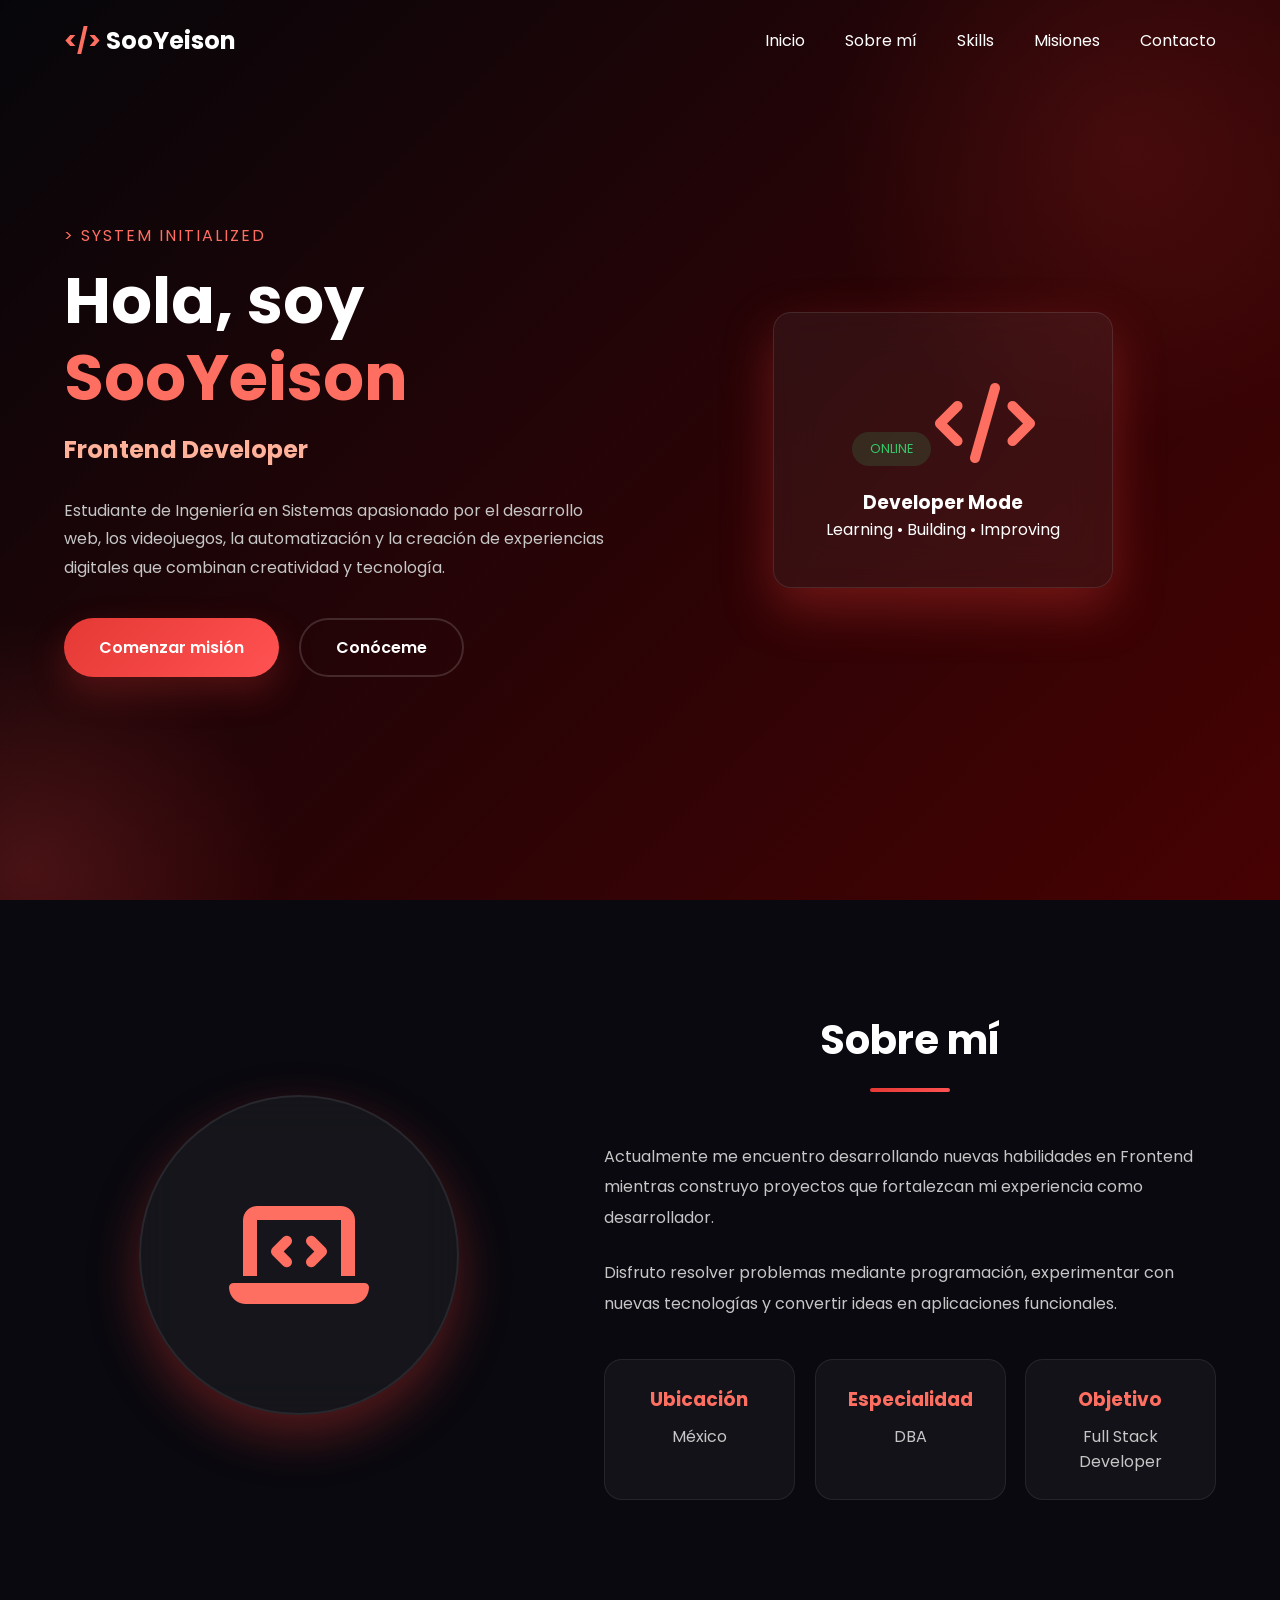
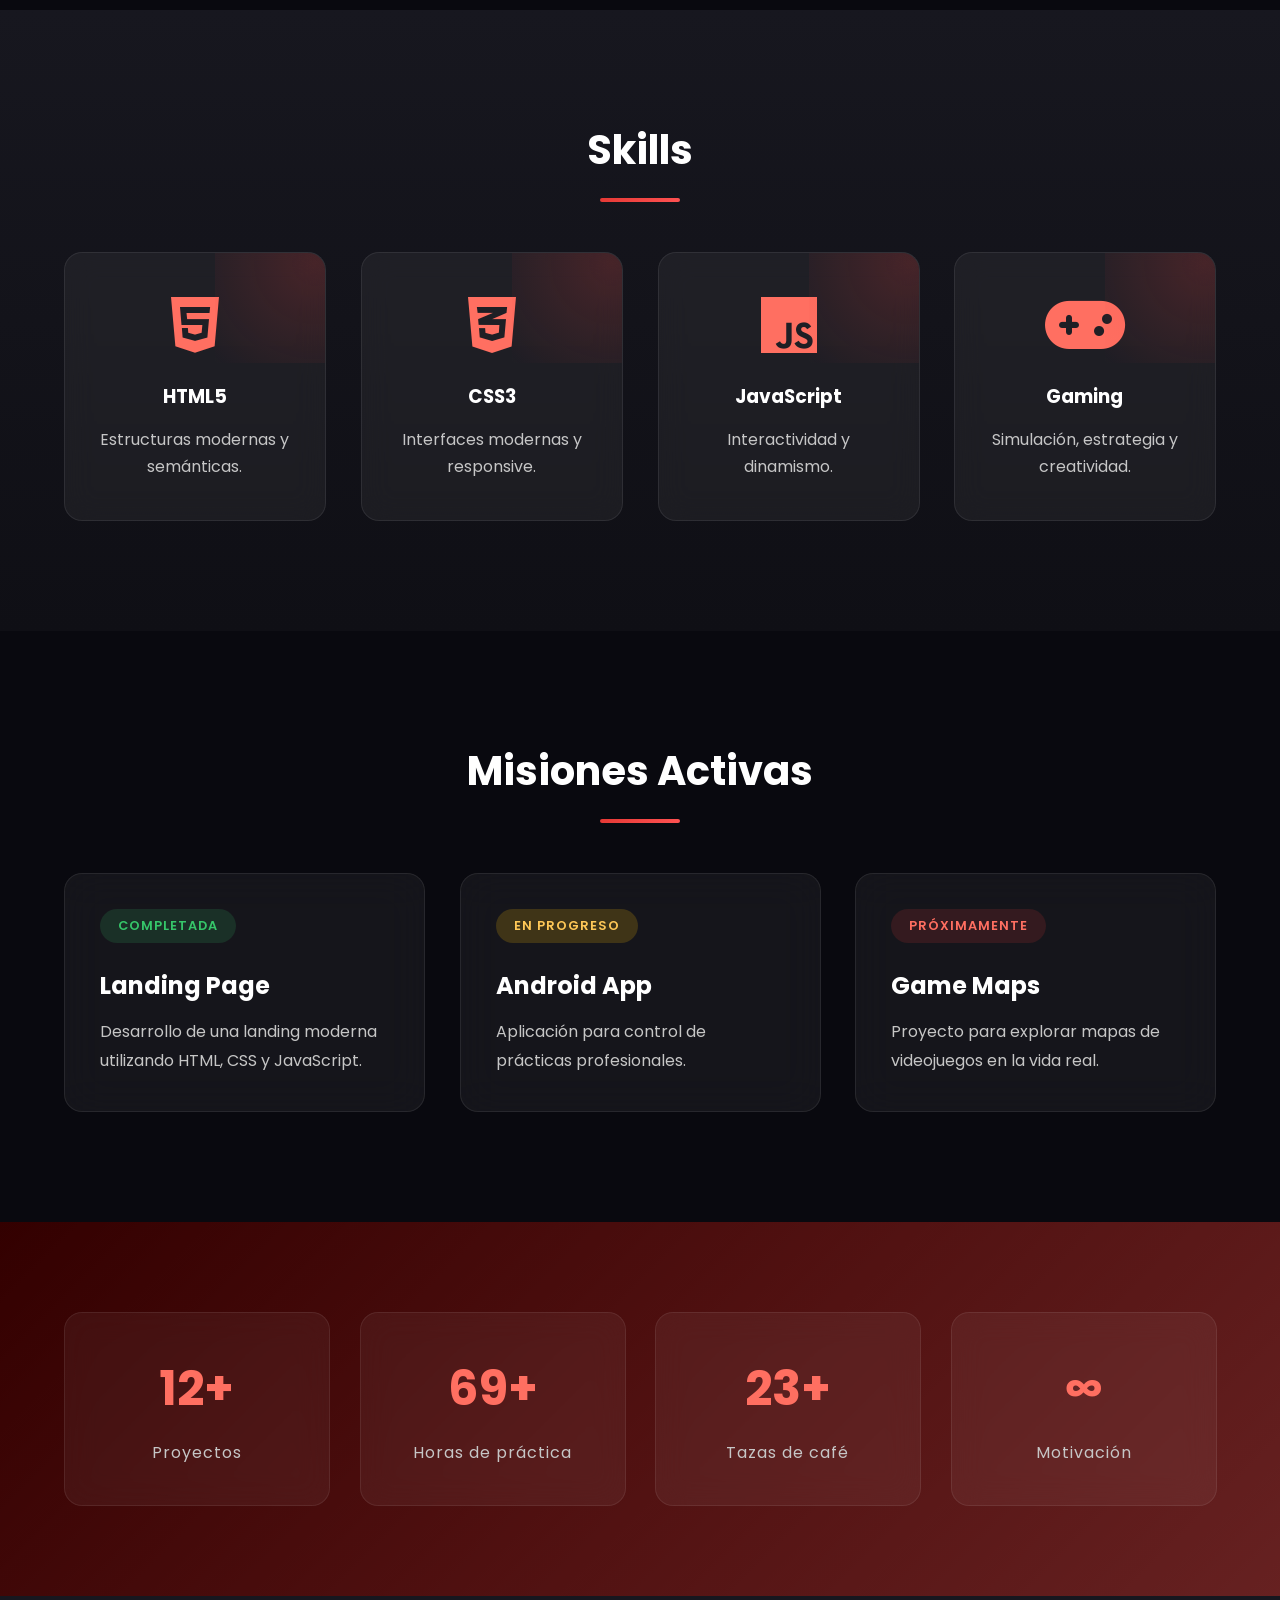
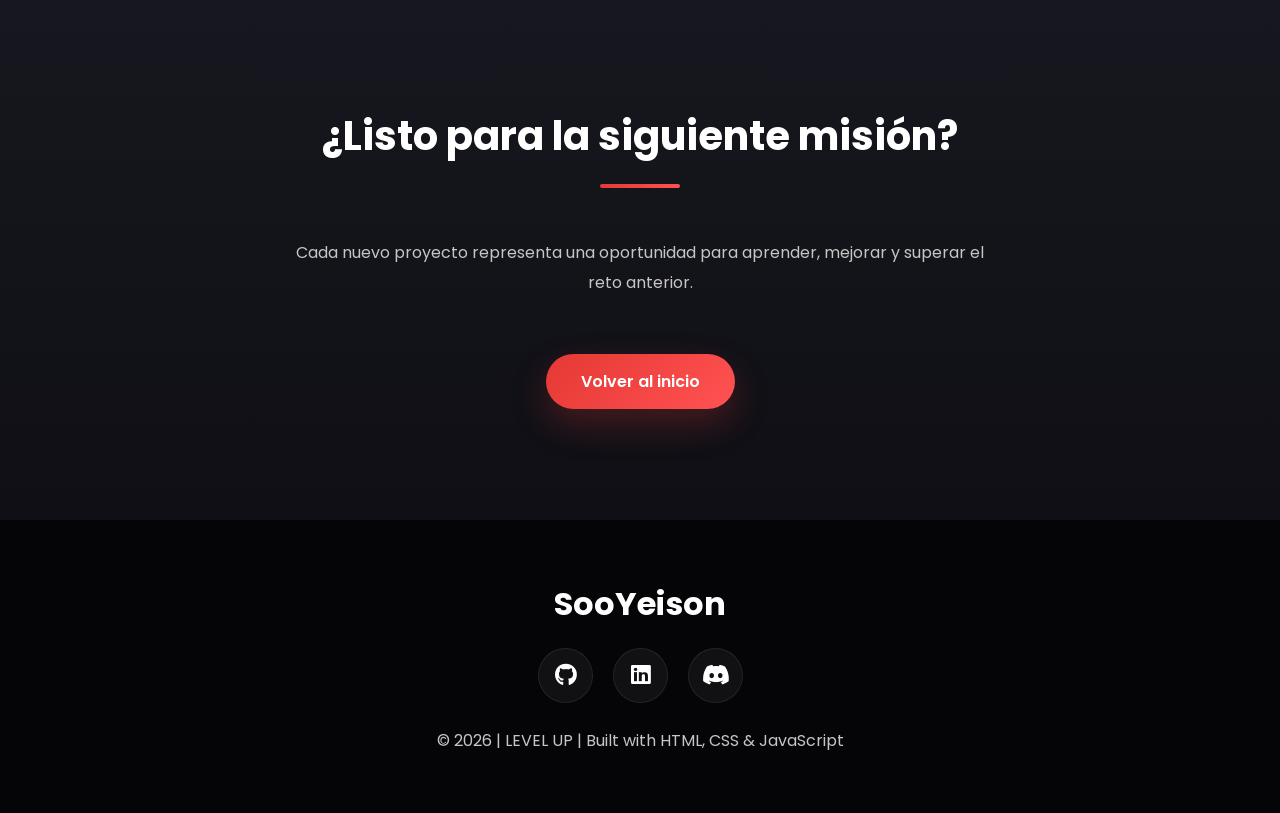
==== index.html @ cfcd6b09 "Primer commit - Landing Page" ====
<!DOCTYPE html>
<html lang="es">

<head>

    <meta charset="UTF-8">
    <meta name="viewport" content="width=device-width, initial-scale=1.0">

    <title>LEVEL UP | SooYeison</title>

    <!-- Google Fonts -->
    <link rel="preconnect" href="https://fonts.googleapis.com">
    <link rel="preconnect" href="https://fonts.gstatic.com" crossorigin>

    <link href="https://fonts.googleapis.com/css2?family=Poppins:wght@300;400;500;600;700;800&display=swap"
        rel="stylesheet">

    <!-- Icons -->
    <link rel="stylesheet"
        href="https://cdnjs.cloudflare.com/ajax/libs/font-awesome/6.7.2/css/all.min.css">

    <!-- CSS -->
    <link rel="stylesheet" href="styles.css">

</head>

<body>

    <!--================ CURSOR GLOW ================-->

    <div class="cursor-glow"></div>

    <!--================ PROGRESS BAR ================-->

    <div class="progress-bar"></div>

    <!--================ HEADER ================-->

    <header class="header" id="header">

        <nav class="nav container">

            <a href="#" class="logo">

                <span>&lt;/&gt;</span> SooYeison

            </a>

            <ul class="nav-menu">

                <li><a href="#hero">Inicio</a></li>
                <li><a href="#about">Sobre mí</a></li>
                <li><a href="#skills">Skills</a></li>
                <li><a href="#missions">Misiones</a></li>
                <li><a href="#contact">Contacto</a></li>

            </ul>

            <div class="hamburger">

                <span></span>
                <span></span>
                <span></span>

            </div>

        </nav>

    </header>

    <!--================ HERO ================-->

    <section class="hero" id="hero">

        <div class="hero-overlay"></div>

        <div class="container hero-container">

            <div class="hero-text reveal">

                <p class="hero-subtitle">

                    > SYSTEM INITIALIZED

                </p>

                <h1>

                    Hola, soy <span>SooYeison</span>

                </h1>

                <h2 id="typing"></h2>

                <p class="hero-description">

                    Estudiante de Ingeniería en Sistemas apasionado por el
                    desarrollo web, los videojuegos, la automatización y la
                    creación de experiencias digitales que combinan creatividad
                    y tecnología.

                </p>

                <div class="hero-buttons">

                    <a href="#missions" class="btn btn-primary">

                        Comenzar misión

                    </a>

                    <a href="#about" class="btn btn-secondary">

                        Conóceme

                    </a>

                </div>

            </div>

            <div class="hero-image reveal">

                <div class="hero-card">

                    <div class="status">

                        ONLINE

                    </div>

                    <i class="fa-solid fa-code"></i>

                    <h3>Developer Mode</h3>

                    <p>Learning • Building • Improving</p>

                </div>

            </div>

        </div>

    </section>

    <!--================ ABOUT ================-->

    <section class="about section" id="about">

        <div class="container about-container">

            <div class="about-image reveal">

                <div class="avatar">

                    <i class="fa-solid fa-laptop-code"></i>

                </div>

            </div>

            <div class="about-content reveal">

                <h2 class="section-title">

                    Sobre mí

                </h2>

                <p>

                    Actualmente me encuentro desarrollando nuevas habilidades
                    en Frontend mientras construyo proyectos que fortalezcan mi
                    experiencia como desarrollador.

                </p>

                <p>

                    Disfruto resolver problemas mediante programación,
                    experimentar con nuevas tecnologías y convertir ideas en
                    aplicaciones funcionales.

                </p>

                <div class="about-info">

                    <div>

                        <h3>Ubicación</h3>

                        <span>México</span>

                    </div>

                    <div>

                        <h3>Especialidad</h3>

                        <span>DBA</span>

                    </div>

                    <div>

                        <h3>Objetivo</h3>

                        <span>Full Stack Developer</span>

                    </div>

                </div>

            </div>

        </div>

    </section>

    <!--================ SKILLS ================-->

    <section class="skills section" id="skills">

        <div class="container">

            <h2 class="section-title reveal">

                Skills

            </h2>

            <div class="skills-grid">

                <article class="skill-card reveal">

                    <i class="fa-brands fa-html5"></i>

                    <h3>HTML5</h3>

                    <p>Estructuras modernas y semánticas.</p>

                </article>

                <article class="skill-card reveal">

                    <i class="fa-brands fa-css3-alt"></i>

                    <h3>CSS3</h3>

                    <p>Interfaces modernas y responsive.</p>

                </article>

                <article class="skill-card reveal">

                    <i class="fa-brands fa-js"></i>

                    <h3>JavaScript</h3>

                    <p>Interactividad y dinamismo.</p>

                </article>

                <article class="skill-card reveal">

                    <i class="fa-solid fa-gamepad"></i>

                    <h3>Gaming</h3>

                    <p>Simulación, estrategia y creatividad.</p>

                </article>

            </div>

        </div>

    </section>

    <!--================ MISSIONS ================-->

    <section class="missions section" id="missions">

        <div class="container">

            <h2 class="section-title reveal">

                Misiones Activas

            </h2>

            <div class="mission-grid">

                <article class="mission-card reveal">

                    <span class="badge complete">

                        COMPLETADA

                    </span>

                    <h3>Landing Page</h3>

                    <p>

                        Desarrollo de una landing moderna utilizando HTML,
                        CSS y JavaScript.

                    </p>

                </article>

                <article class="mission-card reveal">

                    <span class="badge progress">

                        EN PROGRESO

                    </span>

                    <h3>Android App</h3>

                    <p>

                        Aplicación para control de prácticas profesionales.

                    </p>

                </article>

                <article class="mission-card reveal">

                    <span class="badge next">

                        PRÓXIMAMENTE

                    </span>

                    <h3>Game Maps</h3>

                    <p>

                        Proyecto para explorar mapas de videojuegos en la vida real.

                    </p>

                </article>

            </div>

        </div>

    </section>

    <!--================ STATS ================-->

    <section class="stats">

        <div class="container stats-grid">

            <div class="stat reveal">

                <h2 id="projectsCounter">0</h2>

                <p>Proyectos</p>

            </div>

            <div class="stat reveal">

                <h2 id="hoursCounter">0</h2>

                <p>Horas de práctica</p>

            </div>

            <div class="stat reveal">

                <h2 id="coffeeCounter">0</h2>

                <p>Tazas de café</p>

            </div>

            <div class="stat reveal">

                <h2>∞</h2>

                <p>Motivación</p>

            </div>

        </div>

    </section>

    <!--================ CONTACT ================-->

    <section class="contact section" id="contact">

        <div class="container reveal">

            <h2 class="section-title">

                ¿Listo para la siguiente misión?

            </h2>

            <p>

                Cada nuevo proyecto representa una oportunidad para aprender,
                mejorar y superar el reto anterior.

            </p>

            <a href="#hero" class="btn btn-primary">

                Volver al inicio

            </a>

        </div>

    </section>

    <!--================ FOOTER ================-->

    <footer class="footer">

        <div class="container">

            <h2>SooYeison</h2>

            <div class="socials">

                <a href="#"><i class="fa-brands fa-github"></i></a>
                <a href="#"><i class="fa-brands fa-linkedin"></i></a>
                <a href="#"><i class="fa-brands fa-discord"></i></a>

            </div>

            <p>

                © 2026 | LEVEL UP | Built with HTML, CSS & JavaScript

            </p>

        </div>

    </footer>

    <!--================ BACK TO TOP ================-->

    <button id="scrollTop">

        <i class="fa-solid fa-arrow-up"></i>

    </button>

    <!--================ JS ================-->

    <script src="script.js"></script>

</body>

</html>
---- styles.css ----
/*====================================================
=                   VARIABLES                        =
====================================================*/

:root{

    /*======== COLORS ========*/

    --primary:#E53935;
    --primary-dark:#B71C1C;
    --primary-light:#FF6F61;
    --accent:#FFB199;

    --background:#09090F;
    --surface:#17171F;
    --surface-light:#222230;

    --white:#FFFFFF;
    --gray:#C6C6C6;
    --gray-dark:#9C9C9C;

    --success:#36C66A;
    --warning:#FFC857;

    /*======== GRADIENTS ========*/

    --gradient-main:linear-gradient(
        135deg,
        #7F0000,
        #C62828,
        #FF5252
    );

    --gradient-button:linear-gradient(
        135deg,
        #E53935,
        #FF5252
    );

    --gradient-dark:linear-gradient(
        180deg,
        #17171F,
        #0F0F15
    );

    /*======== SHADOWS ========*/

    --shadow-small:
        0 5px 15px rgba(229,57,53,.15);

    --shadow-medium:
        0 15px 35px rgba(229,57,53,.25);

    --shadow-large:
        0 20px 50px rgba(229,57,53,.35);

    /*======== BORDER ========*/

    --radius:18px;

    /*======== TRANSITIONS ========*/

    --transition:.35s ease;

    /*======== HEADER ========*/

    --header-height:80px;

}

/*====================================================
=                     RESET                           =
====================================================*/

*{
    margin:0;
    padding:0;
    box-sizing:border-box;
}

html{

    scroll-behavior:smooth;

}

body{

    font-family:'Poppins',sans-serif;

    background:var(--background);

    color:var(--white);

    overflow-x:hidden;

}

/*====================================================
=                   SCROLLBAR                         =
====================================================*/

::-webkit-scrollbar{

    width:10px;

}

::-webkit-scrollbar-track{

    background:#101015;

}

::-webkit-scrollbar-thumb{

    background:var(--primary);

    border-radius:20px;

}

::-webkit-scrollbar-thumb:hover{

    background:#ff6f61;

}

/*====================================================
=                GLOBAL CLASSES                       =
====================================================*/

.container{

    width:min(1200px,90%);
    margin:auto;

}

.section{

    padding:110px 0;

}

.section-title{

    font-size:2.5rem;

    margin-bottom:50px;

    text-align:center;

    font-weight:700;

}

a{

    color:inherit;

    text-decoration:none;

}

img{

    display:block;

    width:100%;

}

button{

    font-family:inherit;

}

/*====================================================
=               CURSOR GLOW                           =
====================================================*/

.cursor-glow{

    position:fixed;

    width:320px;
    height:320px;

    background:radial-gradient(
        rgba(229,57,53,.25),
        transparent 70%
    );

    pointer-events:none;

    border-radius:50%;

    transform:translate(-50%,-50%);

    z-index:-1;

    transition:.08s linear;

}

/*====================================================
=              PROGRESS BAR                           =
====================================================*/

.progress-bar{

    position:fixed;

    top:0;
    left:0;

    height:4px;

    width:0%;

    background:var(--gradient-button);

    z-index:9999;

}

/*====================================================
=                  HEADER                             =
====================================================*/

.header{

    position:fixed;

    width:100%;

    top:0;

    left:0;

    z-index:999;

    transition:var(--transition);

}

.header.active{

    background:rgba(12,12,18,.80);

    backdrop-filter:blur(14px);

    box-shadow:0 5px 20px rgba(0,0,0,.35);

}

/*====================================================
=                    NAVBAR                           =
====================================================*/

.nav{

    height:var(--header-height);

    display:flex;

    justify-content:space-between;

    align-items:center;

}

.logo{

    font-size:1.5rem;

    font-weight:700;

}

.logo span{

    color:var(--primary-light);

}

.nav-menu{

    display:flex;

    gap:40px;

    list-style:none;

}

.nav-menu a{

    position:relative;

    transition:var(--transition);

}

.nav-menu a:hover{

    color:var(--primary-light);

}

.nav-menu a::after{

    content:"";

    position:absolute;

    left:0;

    bottom:-5px;

    width:0%;

    height:2px;

    background:var(--primary);

    transition:.3s;

}

.nav-menu a:hover::after{

    width:100%;

}

/*====================================================
=               HAMBURGER                             =
====================================================*/

.hamburger{

    display:none;

    cursor:pointer;

}

.hamburger span{

    display:block;

    width:28px;

    height:3px;

    margin:6px;

    background:white;

    transition:.3s;

}

/*====================================================
=                   HERO                              =
====================================================*/

.hero{

    position:relative;

    min-height:100vh;

    display:flex;

    align-items:center;

    overflow:hidden;

    background:linear-gradient(
        -45deg,
        #09090F,
        #2D0A0A,
        #8E0000,
        #09090F
    );

    background-size:400% 400%;

    animation:gradientMove 15s ease infinite;

}

/* Fondo brillante */

.hero::before{

    content:"";

    position:absolute;

    width:600px;

    height:600px;

    background:radial-gradient(
        rgba(229,57,53,.25),
        transparent 70%
    );

    top:-150px;

    right:-150px;

}

.hero-overlay{

    position:absolute;

    inset:0;

    background:rgba(0,0,0,.35);

}

.hero-container{

    display:grid;

    grid-template-columns:1fr 1fr;

    align-items:center;

    gap:60px;

    position:relative;

    z-index:2;

}

.hero-subtitle{

    color:var(--primary-light);

    margin-bottom:15px;

    letter-spacing:2px;

}

.hero h1{

    font-size:4rem;

    line-height:1.2;

    margin-bottom:15px;

}

.hero h1 span{

    color:var(--primary-light);

}

.hero h2{

    color:var(--accent);

    min-height:40px;

    margin-bottom:25px;

}

.hero-description{

    color:var(--gray);

    line-height:1.8;

    max-width:600px;

    margin-bottom:35px;

}

/*====================================================
=                 HERO CARD                           =
====================================================*/

.hero-card{

    width:340px;

    margin:auto;

    padding:45px;

    border-radius:var(--radius);

    background:rgba(255,255,255,.05);

    backdrop-filter:blur(20px);

    border:1px solid rgba(255,255,255,.10);

    text-align:center;

    box-shadow:var(--shadow-large);

    transition:var(--transition);

}

.hero-card:hover{

    transform:translateY(-10px);

}

.hero-card i{

    font-size:5rem;

    color:var(--primary-light);

    margin:25px 0;

}

.status{

    display:inline-block;

    background:rgba(54,198,106,.15);

    color:var(--success);

    padding:8px 18px;

    border-radius:30px;

    font-size:.8rem;

    margin-bottom:15px;

}

/*====================================================
=                  BUTTONS                            =
====================================================*/

.hero-buttons{

    display:flex;

    gap:20px;

    flex-wrap:wrap;

}

.btn{

    display:inline-flex;

    justify-content:center;

    align-items:center;

    padding:15px 35px;

    border-radius:40px;

    font-weight:600;

    transition:var(--transition);

}

.btn-primary{

    background:var(--gradient-button);

    color:white;

    box-shadow:var(--shadow-medium);

}

.btn-primary:hover{

    transform:translateY(-5px);

    box-shadow:var(--shadow-large);

}

.btn-secondary{

    border:2px solid rgba(255,255,255,.15);

}

.btn-secondary:hover{

    background:rgba(255,255,255,.05);

}

/*====================================================
=                 ANIMATIONS                          =
====================================================*/

@keyframes gradientMove{

    0%{

        background-position:0% 50%;

    }

    50%{

        background-position:100% 50%;

    }

    100%{

        background-position:0% 50%;

    }

}

/*====================================================
=                    ABOUT                            =
====================================================*/

.about-container{

    display:grid;
    grid-template-columns:1fr 1.3fr;
    gap:70px;
    align-items:center;

}

.avatar{

    width:320px;
    height:320px;

    margin:auto;

    border-radius:50%;

    background:rgba(255,255,255,.05);

    border:2px solid rgba(255,255,255,.08);

    display:flex;
    justify-content:center;
    align-items:center;

    backdrop-filter:blur(20px);

    box-shadow:var(--shadow-large);

    transition:var(--transition);

}

.avatar:hover{

    transform:scale(1.05) rotate(4deg);

}

.avatar i{

    font-size:7rem;

    color:var(--primary-light);

}

.about-content p{

    color:var(--gray);

    line-height:1.9;

    margin-bottom:25px;

}

.about-info{

    display:grid;

    grid-template-columns:repeat(3,1fr);

    gap:20px;

    margin-top:40px;

}

.about-info div{

    padding:25px;

    background:rgba(255,255,255,.04);

    border-radius:var(--radius);

    border:1px solid rgba(255,255,255,.08);

    transition:var(--transition);

    text-align:center;

}

.about-info div:hover{

    transform:translateY(-8px);

    border-color:rgba(229,57,53,.35);

}

.about-info h3{

    margin-bottom:10px;

    color:var(--primary-light);

}

.about-info span{

    color:var(--gray);

}

/*====================================================
=                    SKILLS                           =
====================================================*/

.skills{

    background:var(--gradient-dark);

}

.skills-grid{

    display:grid;

    grid-template-columns:repeat(auto-fit,minmax(240px,1fr));

    gap:35px;

}

.skill-card{

    position:relative;

    overflow:hidden;

    padding:40px 30px;

    background:rgba(255,255,255,.05);

    border-radius:var(--radius);

    backdrop-filter:blur(15px);

    border:1px solid rgba(255,255,255,.08);

    text-align:center;

    transition:var(--transition);

}

.skill-card::before{

    content:"";

    position:absolute;

    width:200px;
    height:200px;

    background:radial-gradient(
        rgba(229,57,53,.20),
        transparent
    );

    top:-90px;
    right:-90px;

}

.skill-card:hover{

    transform:
        translateY(-12px)
        rotateX(6deg);

    box-shadow:var(--shadow-large);

}

.skill-card i{

    font-size:4rem;

    color:var(--primary-light);

    margin-bottom:25px;

}

.skill-card h3{

    margin-bottom:15px;

}

.skill-card p{

    color:var(--gray);

    line-height:1.7;

}

/*====================================================
=                 MISSIONS                            =
====================================================*/

.missions{

    position:relative;

}

.mission-grid{

    display:grid;

    grid-template-columns:repeat(auto-fit,minmax(300px,1fr));

    gap:35px;

}

.mission-card{

    position:relative;

    overflow:hidden;

    padding:35px;

    border-radius:var(--radius);

    background:rgba(255,255,255,.05);

    backdrop-filter:blur(20px);

    border:1px solid rgba(255,255,255,.08);

    transition:var(--transition);

}

.mission-card:hover{

    transform:translateY(-10px);

    box-shadow:var(--shadow-large);

}

.mission-card h3{

    margin:25px 0 15px;

    font-size:1.5rem;

}

.mission-card p{

    color:var(--gray);

    line-height:1.8;

}

/*====================================================
=                    BADGES                           =
====================================================*/

.badge{

    display:inline-block;

    padding:8px 18px;

    border-radius:30px;

    font-size:.8rem;

    font-weight:600;

    letter-spacing:1px;

}

.complete{

    background:rgba(54,198,106,.15);

    color:var(--success);

}

.progress{

    background:rgba(255,193,7,.18);

    color:var(--warning);

}

.next{

    background:rgba(229,57,53,.15);

    color:var(--primary-light);

}

/*====================================================
=                    STATS                            =
====================================================*/

.stats{

    padding:90px 0;

    background:

        linear-gradient(

            rgba(0,0,0,.60),

            rgba(0,0,0,.60)

        ),

        var(--gradient-main);

}

.stats-grid{

    display:grid;

    grid-template-columns:repeat(4,1fr);

    gap:30px;

}

.stat{

    text-align:center;

    padding:40px;

    background:rgba(255,255,255,.05);

    border-radius:var(--radius);

    border:1px solid rgba(255,255,255,.08);

    backdrop-filter:blur(15px);

    transition:var(--transition);

}

.stat:hover{

    transform:translateY(-10px);

}

.stat h2{

    font-size:3rem;

    color:var(--primary-light);

    margin-bottom:15px;

}

.stat p{

    color:var(--gray);

    letter-spacing:1px;

}

/*====================================================
=              REVEAL ANIMATION                       =
====================================================*/

.reveal{

    opacity:0;

    transform:translateY(60px);

    transition:

        opacity .8s ease,

        transform .8s ease;

}

.reveal.active{

    opacity:1;

    transform:translateY(0);

}

/*====================================================
=                  CONTACT                            =
====================================================*/

.contact{

    position:relative;

    text-align:center;

    background:var(--gradient-dark);

}

.contact p{

    max-width:700px;

    margin:0 auto 40px;

    color:var(--gray);

    line-height:1.9;

}

.contact .btn{

    margin-top:15px;

}

/*====================================================
=                  FOOTER                             =
====================================================*/

.footer{

    background:#050507;

    padding:60px 0;

    text-align:center;

    border-top:1px solid rgba(255,255,255,.05);

}

.footer h2{

    margin-bottom:20px;

    font-size:2rem;

}

.footer p{

    color:var(--gray);

    margin-top:25px;

}

.socials{

    display:flex;

    justify-content:center;

    gap:20px;

    margin-top:20px;

}

.socials a{

    width:55px;

    height:55px;

    border-radius:50%;

    display:flex;

    justify-content:center;

    align-items:center;

    font-size:1.4rem;

    background:rgba(255,255,255,.05);

    border:1px solid rgba(255,255,255,.08);

    transition:var(--transition);

}

.socials a:hover{

    background:var(--gradient-button);

    transform:translateY(-6px);

    box-shadow:var(--shadow-medium);

}

/*====================================================
=                SCROLL TO TOP                        =
====================================================*/

#scrollTop{

    position:fixed;

    bottom:35px;

    right:35px;

    width:55px;

    height:55px;

    border:none;

    border-radius:50%;

    background:var(--gradient-button);

    color:white;

    font-size:1.2rem;

    cursor:pointer;

    box-shadow:var(--shadow-large);

    opacity:0;

    visibility:hidden;

    transition:var(--transition);

    z-index:999;

}

#scrollTop.show{

    opacity:1;

    visibility:visible;

}

#scrollTop:hover{

    transform:translateY(-6px) scale(1.08);

}

/*====================================================
=              FLOATING DECORATIONS                   =
====================================================*/

.hero::after{

    content:"";

    position:absolute;

    width:500px;

    height:500px;

    left:-220px;

    bottom:-220px;

    border-radius:50%;

    background:radial-gradient(

        rgba(255,82,82,.18),

        transparent 70%

    );

}

/*====================================================
=             SMALL HOVER EFFECTS                     =
====================================================*/

.skill-card:hover i,

.mission-card:hover h3{

    color:var(--accent);

}

.logo:hover{

    color:var(--primary-light);

}

.section-title{

    position:relative;

}

.section-title::after{

    content:"";

    display:block;

    width:80px;

    height:4px;

    margin:18px auto 0;

    border-radius:20px;

    background:var(--gradient-button);

}

/*====================================================
=                 RESPONSIVE                          =
====================================================*/

/*-----------------------*/
/*      Laptop           */
/*-----------------------*/

@media(max-width:1100px){

.hero-container{

grid-template-columns:1fr;

text-align:center;

}

.hero-description{

margin:auto auto 35px;

}

.hero-buttons{

justify-content:center;

}

.about-container{

grid-template-columns:1fr;

text-align:center;

}

.avatar{

margin-bottom:30px;

}

.about-info{

grid-template-columns:repeat(3,1fr);

}

.stats-grid{

grid-template-columns:repeat(2,1fr);

}

}

/*-----------------------*/
/*      Tablet           */
/*-----------------------*/

@media(max-width:768px){

:root{

--header-height:70px;

}

.section{

padding:90px 0;

}

.section-title{

font-size:2rem;

}

.hero{

padding-top:100px;

}

.hero h1{

font-size:2.8rem;

}

.hero h2{

font-size:1.3rem;

}

.hero-card{

width:100%;

max-width:340px;

}

.about-info{

grid-template-columns:1fr;

}

.stats-grid{

grid-template-columns:1fr;

}

.skills-grid{

grid-template-columns:1fr;

}

.mission-grid{

grid-template-columns:1fr;

}

/*======== MENU ========*/

.hamburger{

display:block;

z-index:1000;

}

.nav-menu{

position:fixed;

top:0;

right:-100%;

width:280px;

height:100vh;

background:#111117;

display:flex;

flex-direction:column;

justify-content:center;

align-items:center;

gap:40px;

transition:.4s;

box-shadow:-10px 0 25px rgba(0,0,0,.35);

}

.nav-menu.active{

right:0;

}

.nav-menu a{

font-size:1.1rem;

}

}

/*-----------------------*/
/*      Mobile           */
/*-----------------------*/

@media(max-width:480px){

.hero h1{

font-size:2.2rem;

}

.hero-subtitle{

font-size:.8rem;

}

.hero-description{

font-size:.95rem;

}

.btn{

width:100%;

}

.hero-buttons{

flex-direction:column;

}

.avatar{

width:230px;

height:230px;

}

.avatar i{

font-size:5rem;

}

.stat h2{

font-size:2.3rem;

}

.socials{

gap:12px;

}

.socials a{

width:48px;

height:48px;

}

#scrollTop{

bottom:20px;

right:20px;

}

}

/*====================================================
=             NICE TRANSITIONS                        =
====================================================*/

.skill-card,
.mission-card,
.about-info div,
.stat,
.hero-card,
.socials a,
.btn{

will-change:transform;

}

/*====================================================
=          OPTIONAL SELECTION COLOR                   =
====================================================*/

::selection{

background:var(--primary);

color:white;

}

/*====================================================
=                 THE END                             =
====================================================*/
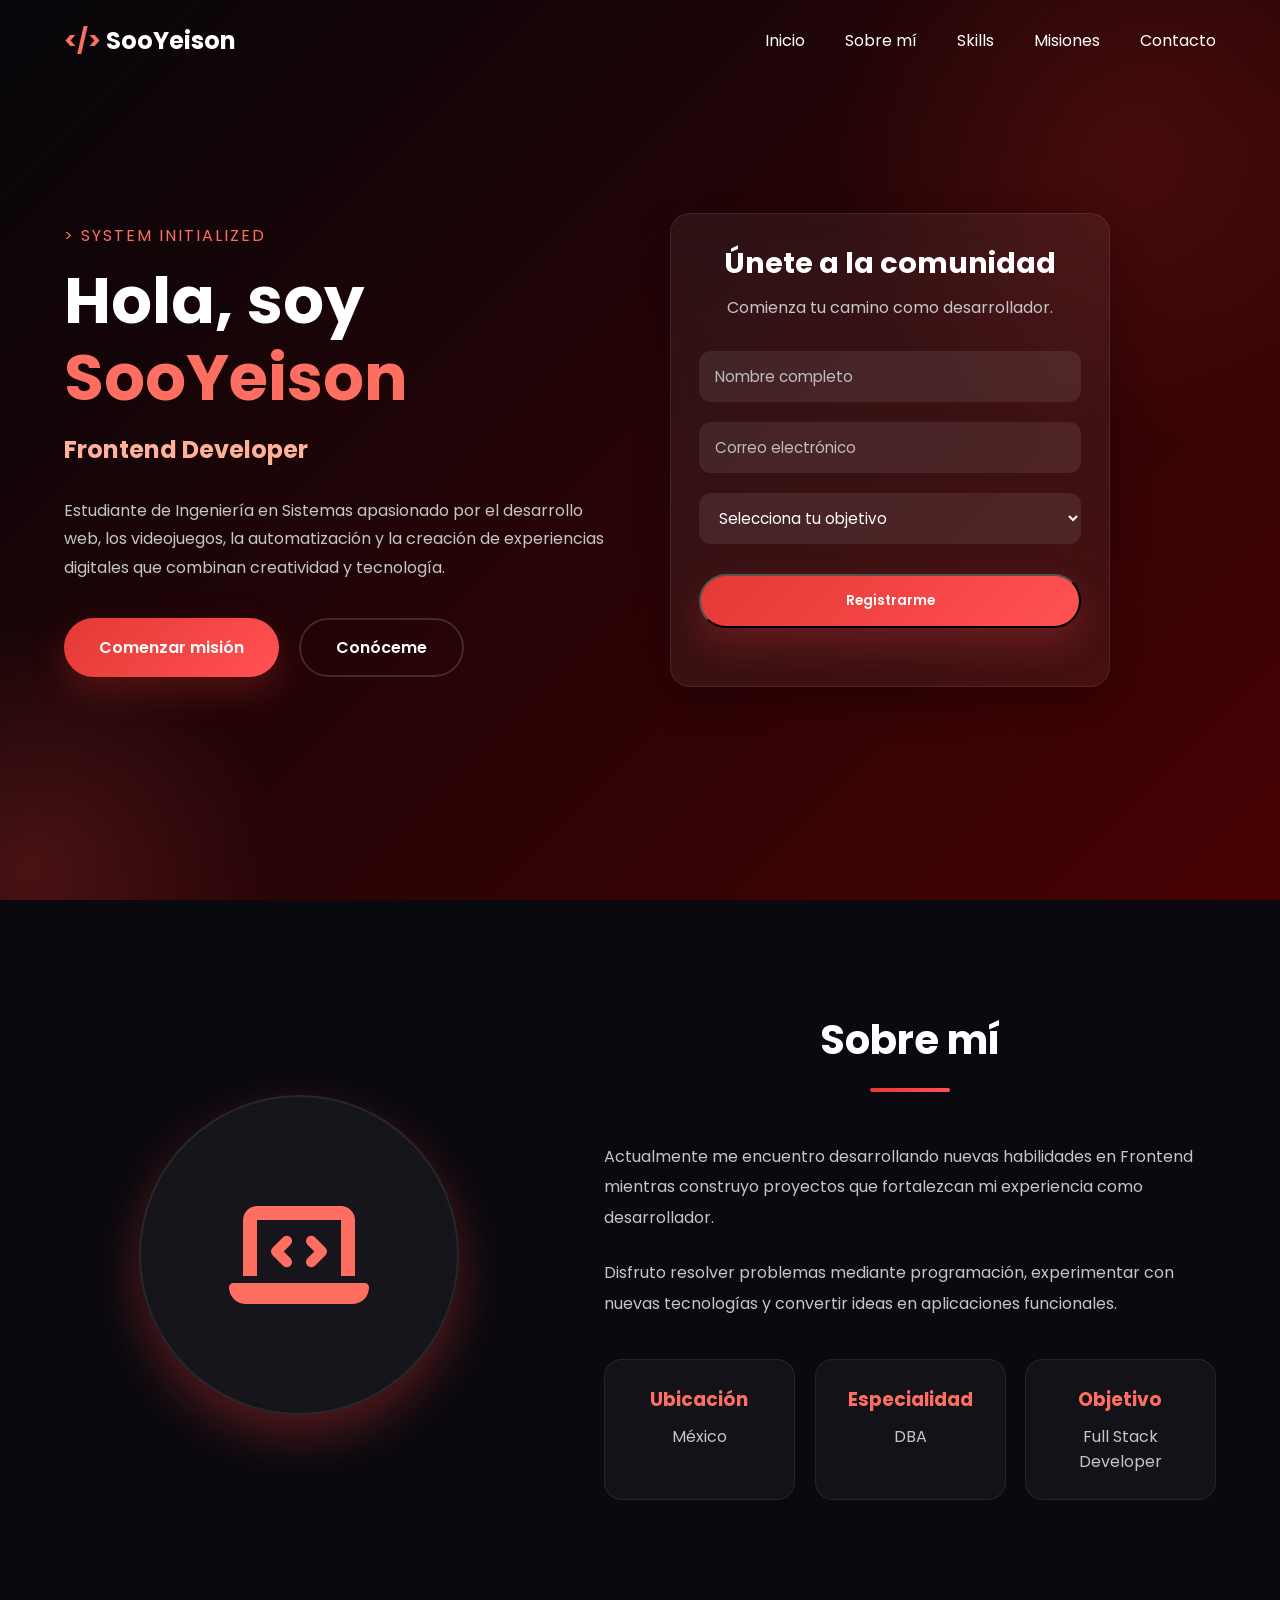
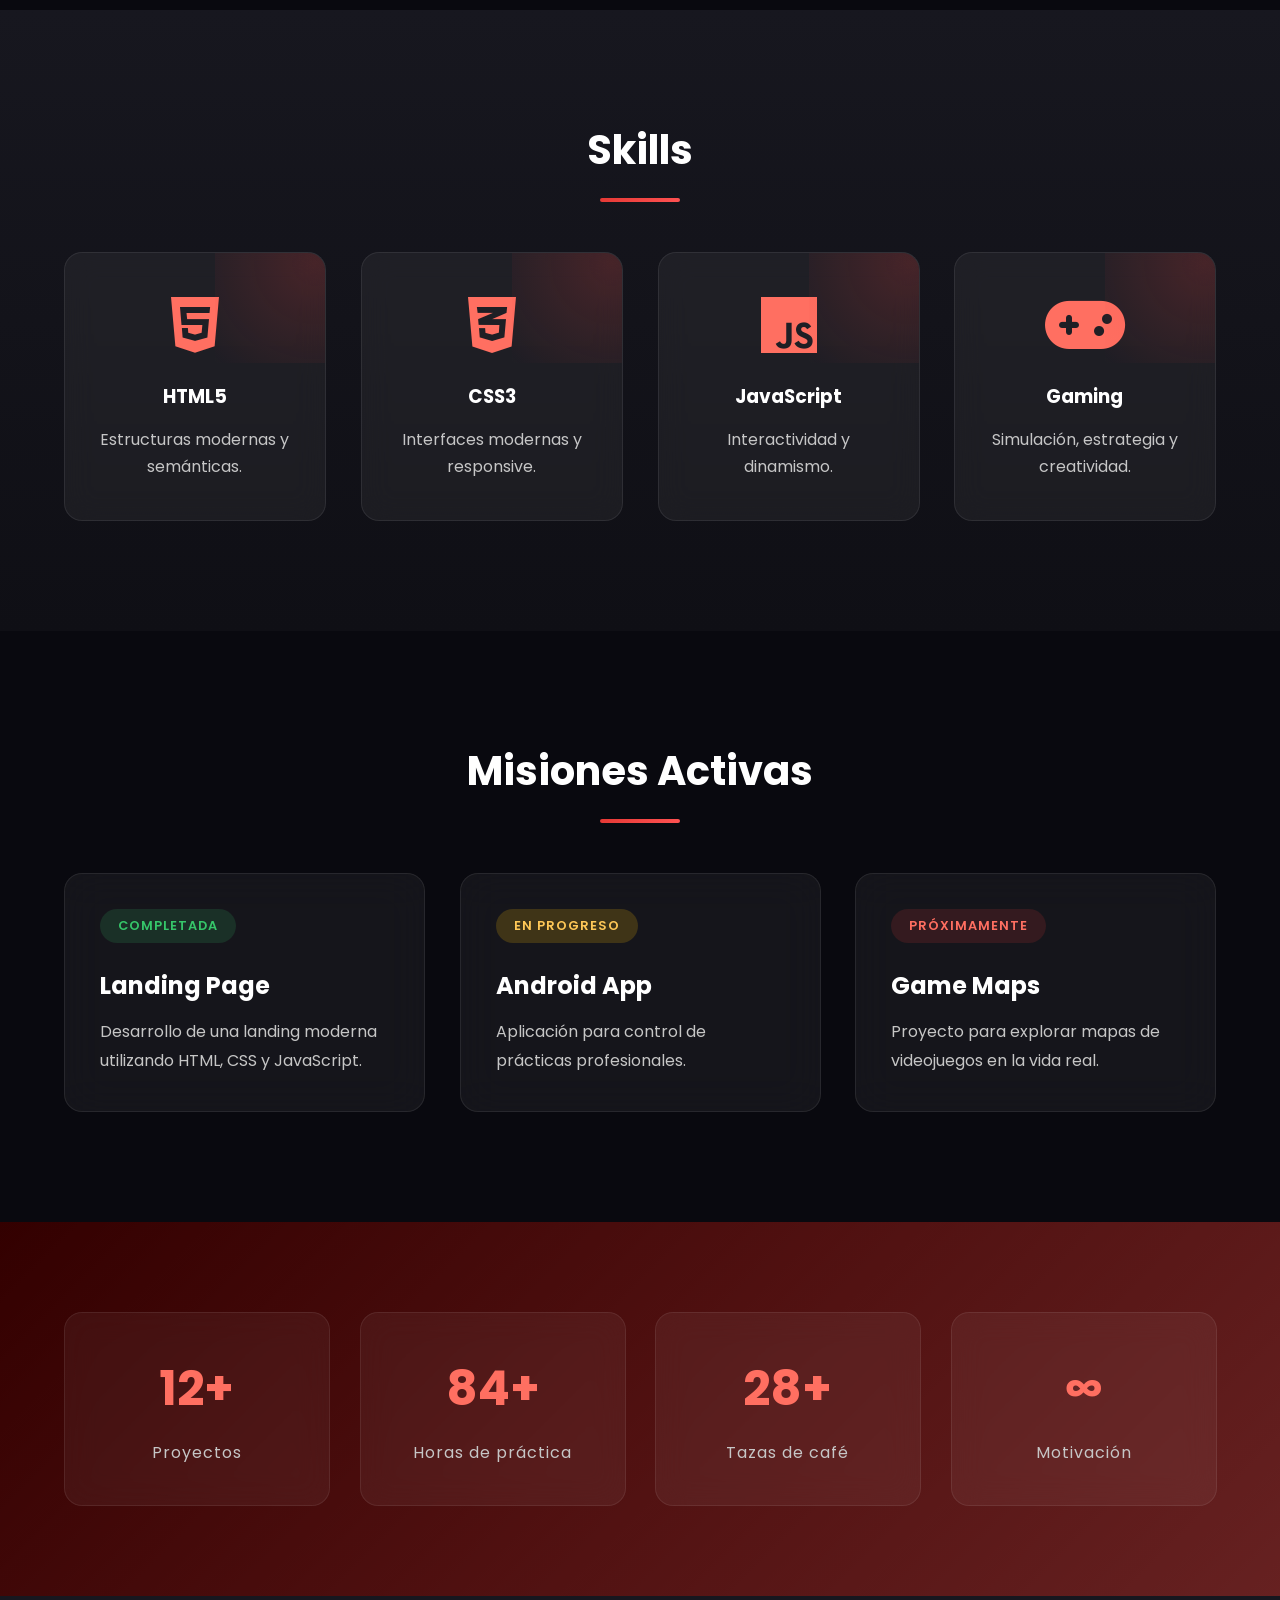
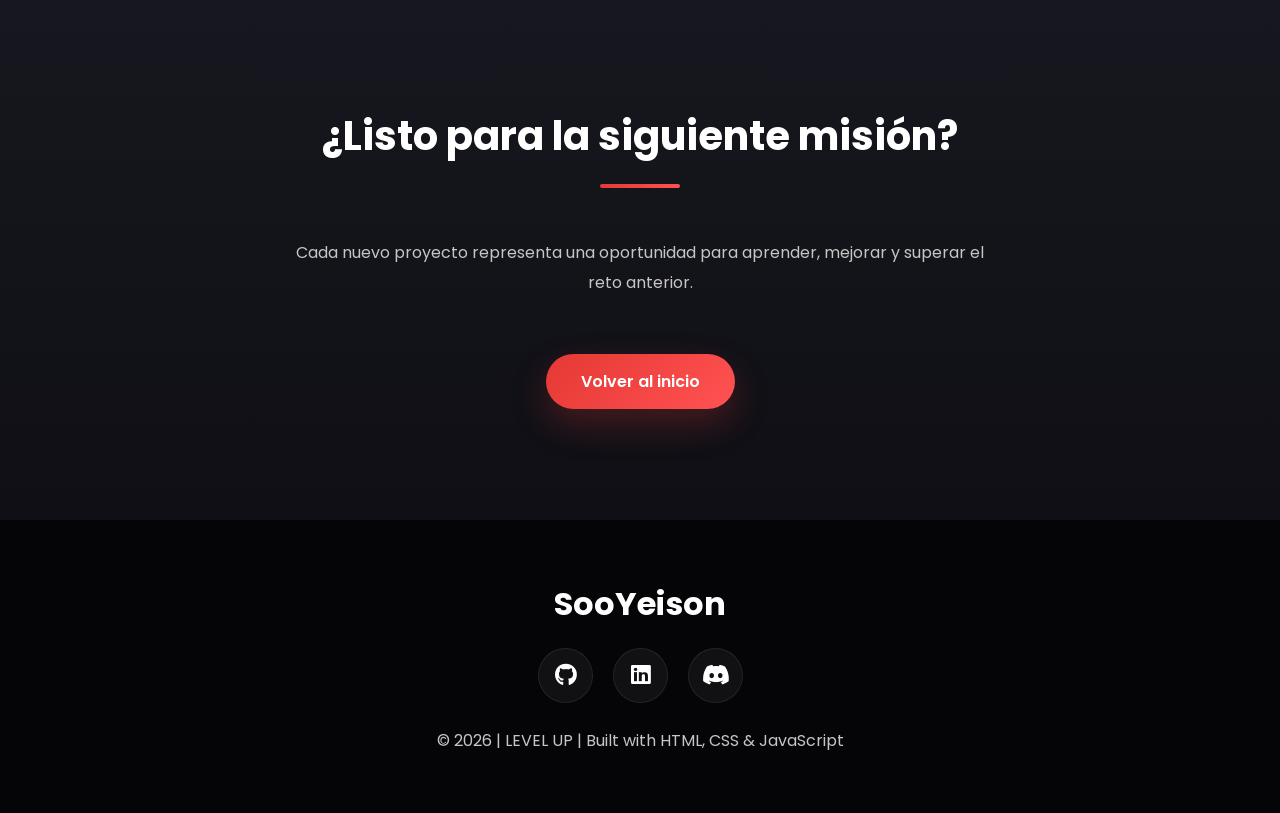
==== commit 5a276682: "Integración de formulario" ====
--- a/index.html
+++ b/index.html
@@ -121,21 +121,57 @@
 
             <div class="hero-image reveal">
 
-                <div class="hero-card">
-
-                    <div class="status">
-
-                        ONLINE
+                <form class="hero-form">
+
+                    <h3>Únete a la comunidad</h3>
+
+                    <p>Comienza tu camino como desarrollador.</p>
+
+                    <div class="input-group">
+
+                        <input
+                            type="text"
+                            placeholder="Nombre completo"
+                            required>
 
                     </div>
 
-                    <i class="fa-solid fa-code"></i>
-
-                    <h3>Developer Mode</h3>
-
-                    <p>Learning • Building • Improving</p>
-
-                </div>
+                    <div class="input-group">
+
+                        <input
+                            type="email"
+                            placeholder="Correo electrónico"
+                            required>
+
+                    </div>
+
+                    <div class="input-group">
+
+                        <select required>
+
+                            <option value="">Selecciona tu objetivo</option>
+
+                            <option>Aprender HTML</option>
+
+                            <option>Aprender CSS</option>
+
+                            <option>Aprender JavaScript</option>
+
+                            <option>Desarrollo Web</option>
+
+                        </select>
+
+                    </div>
+
+                    <button type="submit" class="btn btn-primary">
+
+                        Registrarme
+
+                    </button>
+                    
+                    <p class="form-message"></p>
+
+                </form>
 
             </div>
 
--- a/styles.css
+++ b/styles.css
@@ -492,64 +492,125 @@
 }
 
 /*====================================================
-=                 HERO CARD                           =
-====================================================*/
-
-.hero-card{
-
-    width:340px;
-
-    margin:auto;
-
-    padding:45px;
-
-    border-radius:var(--radius);
-
-    background:rgba(255,255,255,.05);
-
-    backdrop-filter:blur(20px);
-
-    border:1px solid rgba(255,255,255,.10);
+=                  HERO FORM                          =
+====================================================*/
+
+.hero-form{
+
+    width:100%;
+    max-width:440px;
+
+    padding:28px;
+
+    background:rgba(255,255,255,.06);
+
+    backdrop-filter:blur(18px);
+
+    border:1px solid rgba(255,255,255,.08);
+
+    border-radius:20px;
+
+    box-shadow:0 15px 35px rgba(0,0,0,.25);
+
+    transition:.35s;
+
+}
+
+.hero-form:hover{
+
+    transform:translateY(-5px);
+
+}
+
+.hero-form h3{
 
     text-align:center;
 
-    box-shadow:var(--shadow-large);
-
-    transition:var(--transition);
-
-}
-
-.hero-card:hover{
-
-    transform:translateY(-10px);
-
-}
-
-.hero-card i{
-
-    font-size:5rem;
-
-    color:var(--primary-light);
-
-    margin:25px 0;
-
-}
-
-.status{
-
-    display:inline-block;
-
-    background:rgba(54,198,106,.15);
-
-    color:var(--success);
-
-    padding:8px 18px;
-
-    border-radius:30px;
-
-    font-size:.8rem;
-
-    margin-bottom:15px;
+    font-size:1.8rem;
+
+    margin-bottom:10px;
+
+}
+
+.hero-form p{
+
+    text-align:center;
+
+    color:var(--gray);
+
+    margin-bottom:30px;
+
+    line-height:1.6;
+
+}
+
+.input-group{
+
+    display:flex;
+
+    flex-direction:column;
+
+    margin-bottom:20px;
+
+}
+
+.input-group label{
+
+    margin-bottom:8px;
+
+    font-size:.9rem;
+
+    color:var(--gray);
+
+    font-weight:500;
+
+}
+
+.input-group input,
+.input-group select{
+
+    width:100%;
+
+    padding:14px 16px;
+
+    border:none;
+
+    outline:none;
+
+    border-radius:12px;
+
+    background:rgba(255,255,255,.08);
+
+    color:white;
+
+    font-size:.95rem;
+
+    font-family:inherit;
+
+    transition:.3s;
+
+}
+
+.input-group input::placeholder{
+
+    color:#BDBDBD;
+
+}
+
+.input-group input:focus,
+.input-group select:focus{
+
+    border:1px solid var(--primary);
+
+    box-shadow:0 0 15px rgba(229,57,53,.25);
+
+}
+
+.hero-form .btn{
+
+    width:100%;
+
+    margin-top:10px;
 
 }
 
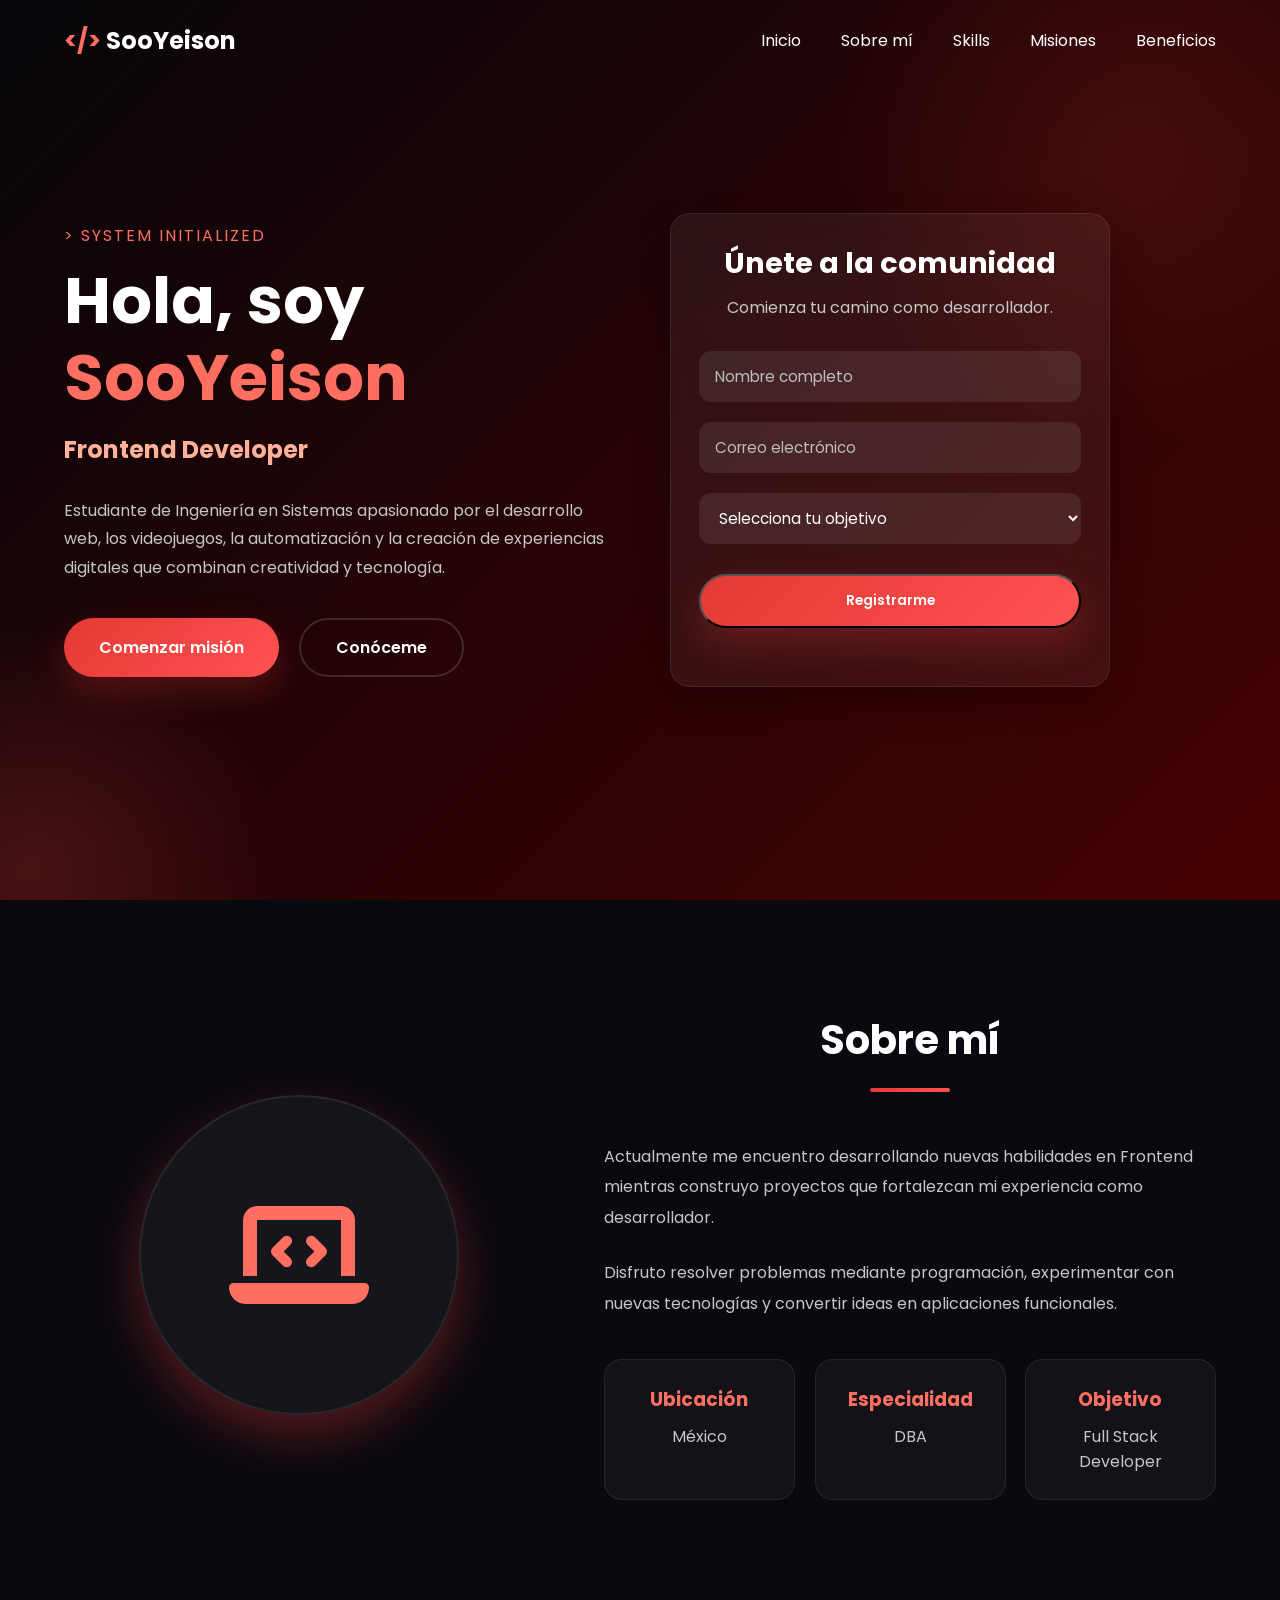
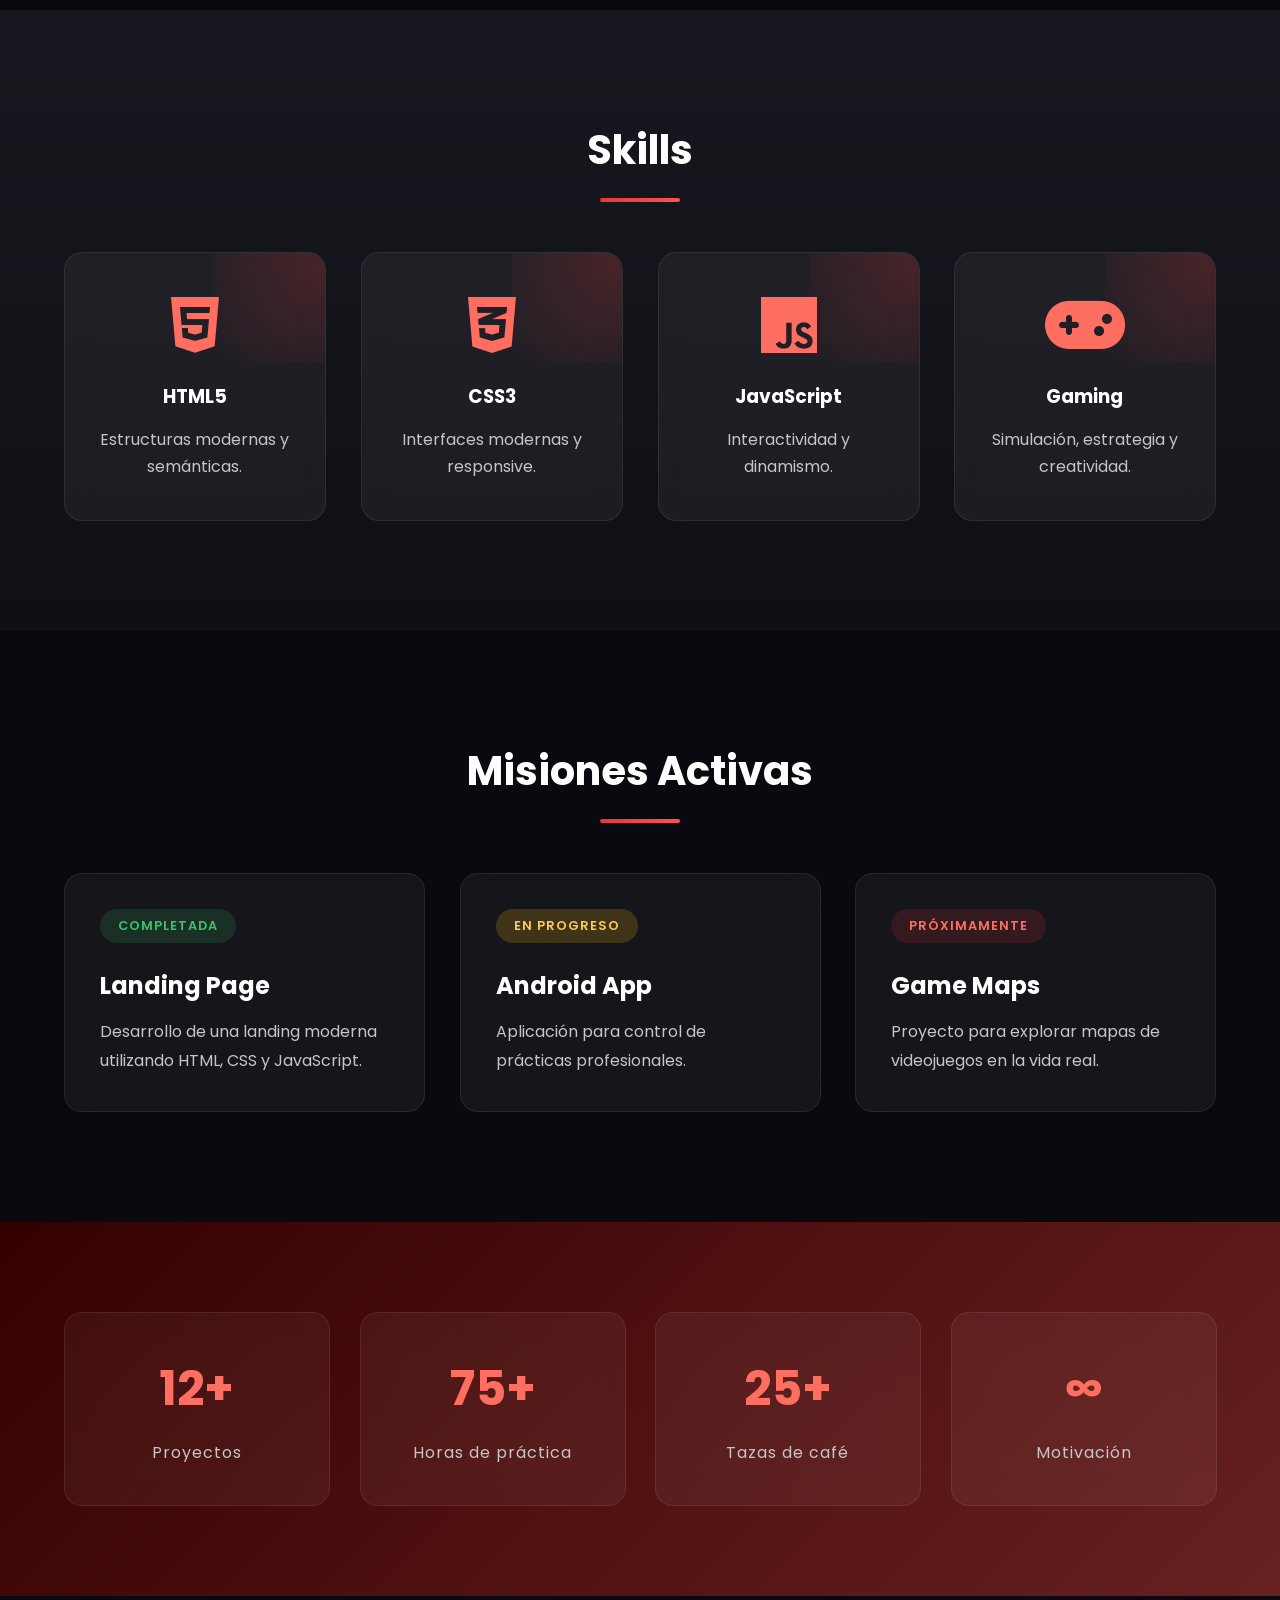
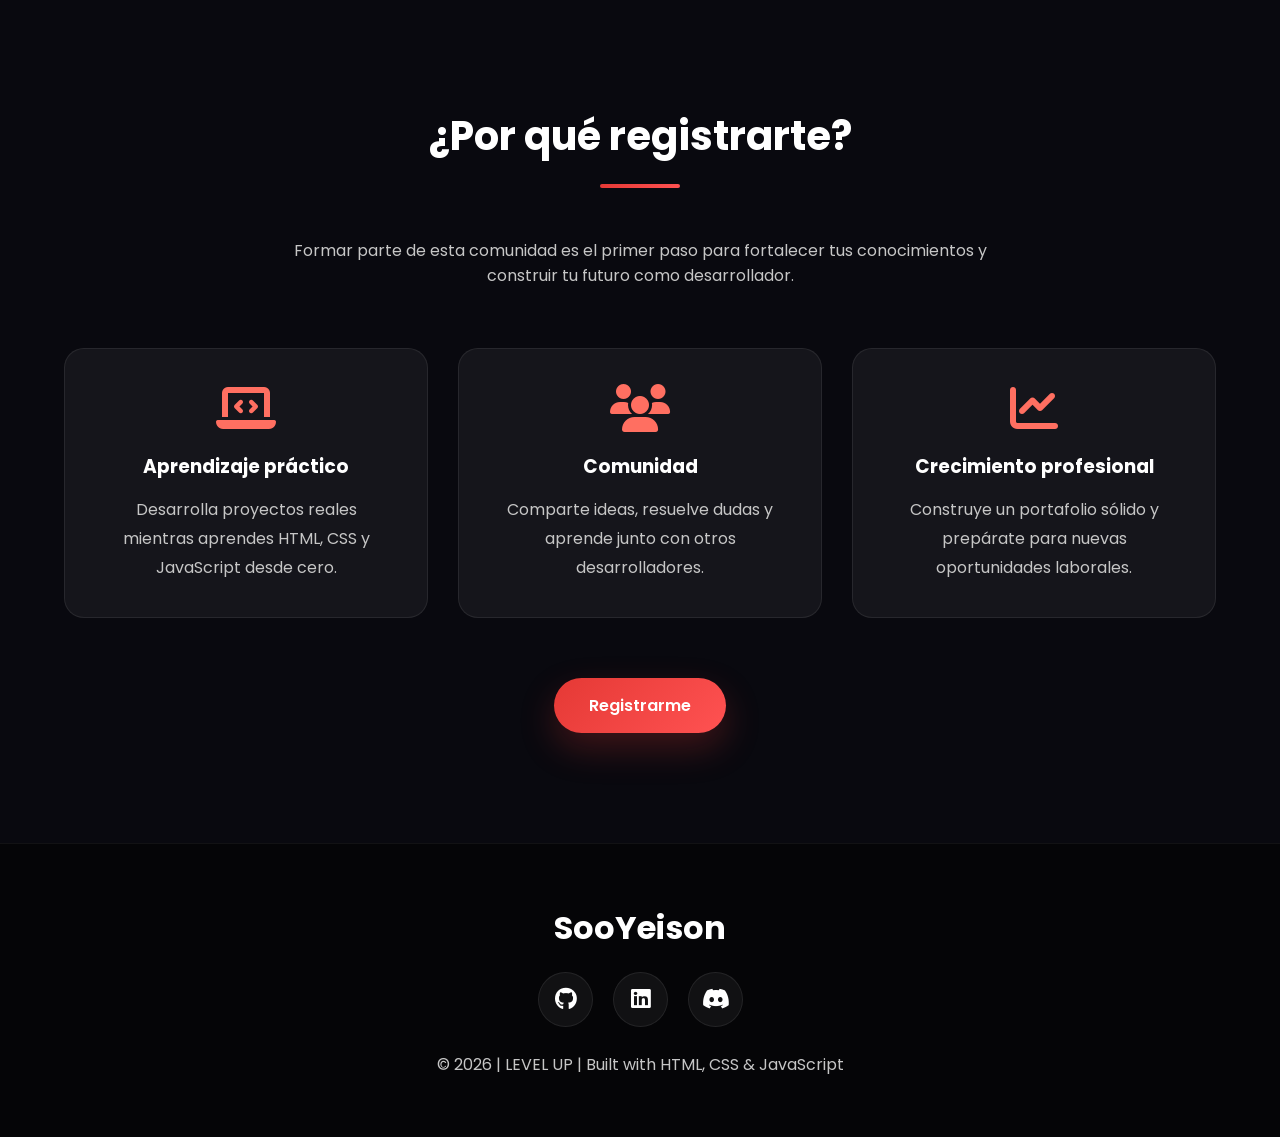
==== commit 7fd1d3cd: "Añade favicon, sección beneficios y menú hamburguesa con animación y responsive" ====
--- a/index.html
+++ b/index.html
@@ -21,6 +21,10 @@
 
     <!-- CSS -->
     <link rel="stylesheet" href="styles.css">
+
+    <!-- Favicon -->
+    <link rel="icon" type="image/webp" href="assets/images/favicon.webp">
+    <link rel="alternate icon" href="assets/images/favicon.ico">
 
 </head>
 
@@ -52,7 +56,7 @@
                 <li><a href="#about">Sobre mí</a></li>
                 <li><a href="#skills">Skills</a></li>
                 <li><a href="#missions">Misiones</a></li>
-                <li><a href="#contact">Contacto</a></li>
+                <li><a href="#beneficios">Beneficios</a></li>
 
             </ul>
 
@@ -430,30 +434,69 @@
 
     </section>
 
-    <!--================ CONTACT ================-->
-
-    <section class="contact section" id="contact">
-
-        <div class="container reveal">
-
-            <h2 class="section-title">
-
-                ¿Listo para la siguiente misión?
-
+    <!--================ BENEFICIOS ================-->
+    
+    <section class="benefits section" id="beneficios">
+
+        <div class="container">
+
+            <h2 class="section-title reveal">
+                ¿Por qué registrarte?
             </h2>
 
-            <p>
-
-                Cada nuevo proyecto representa una oportunidad para aprender,
-                mejorar y superar el reto anterior.
-
+            <p class="section-subtitle reveal">
+                Formar parte de esta comunidad es el primer paso para fortalecer tus conocimientos y construir tu futuro como desarrollador.
             </p>
 
-            <a href="#hero" class="btn btn-primary">
-
-                Volver al inicio
-
-            </a>
+            <div class="benefits-grid">
+
+                <div class="benefit-card reveal">
+
+                    <i class="fa-solid fa-laptop-code"></i>
+
+                    <h3>Aprendizaje práctico</h3>
+
+                    <p>
+                        Desarrolla proyectos reales mientras aprendes HTML, CSS y JavaScript desde cero.
+                    </p>
+
+                </div>
+
+                <div class="benefit-card reveal">
+
+                    <i class="fa-solid fa-users"></i>
+
+                    <h3>Comunidad</h3>
+
+                    <p>
+                        Comparte ideas, resuelve dudas y aprende junto con otros desarrolladores.
+                    </p>
+
+                </div>
+
+                <div class="benefit-card reveal">
+
+                    <i class="fa-solid fa-chart-line"></i>
+
+                    <h3>Crecimiento profesional</h3>
+
+                    <p>
+                        Construye un portafolio sólido y prepárate para nuevas oportunidades laborales.
+                    </p>
+
+                </div>
+
+            </div>
+
+            <div class="benefits-button reveal">
+
+                <a href="#hero" class="btn btn-primary">
+
+                    Registrarme
+
+                </a>
+
+            </div>
 
         </div>
 
--- a/styles.css
+++ b/styles.css
@@ -294,6 +294,8 @@
 
     list-style:none;
 
+    z-index:1000;
+
 }
 
 .nav-menu a{
@@ -344,23 +346,81 @@
 
     display:none;
 
+    width:35px;
+    height:35px;
+
     cursor:pointer;
 
+    z-index:1100;
+
+    position:relative;
+
 }
 
 .hamburger span{
 
-    display:block;
-
-    width:28px;
-
+    position:absolute;
+
+    left:0;
+
+    width:100%;
     height:3px;
 
-    margin:6px;
-
-    background:white;
-
-    transition:.3s;
+    background:#FFFFFF;
+
+    border-radius:20px;
+
+    transition:all .35s ease;
+
+}
+
+.hamburger span:nth-child(1){
+
+    top:6px;
+
+}
+
+.hamburger span:nth-child(2){
+
+    top:16px;
+
+}
+
+.hamburger span:nth-child(3){
+
+    top:26px;
+
+}
+
+/* Animación */
+
+.hamburger.active span:nth-child(1){
+
+    top:16px;
+
+    transform:rotate(45deg);
+
+    background:#FFFFFF;
+
+}
+
+.hamburger.active span:nth-child(2){
+
+    opacity:0;
+
+    transform:scaleX(0);
+
+    background:#FFFFFF;
+
+}
+
+.hamburger.active span:nth-child(3){
+
+    top:16px;
+
+    transform:rotate(-45deg);
+
+    background:#FFFFFF;
 
 }
 
@@ -1489,45 +1549,53 @@
 
 .hamburger{
 
-display:block;
-
-z-index:1000;
+    display:block;
+
+    z-index:1000;
 
 }
 
 .nav-menu{
 
-position:fixed;
-
-top:0;
-
-right:-100%;
-
-width:280px;
-
-height:100vh;
-
-background:#111117;
-
-display:flex;
-
-flex-direction:column;
-
-justify-content:center;
-
-align-items:center;
-
-gap:40px;
-
-transition:.4s;
-
-box-shadow:-10px 0 25px rgba(0,0,0,.35);
+    position:fixed;
+
+    top:0;
+
+    right:-100%;
+
+    width:260px;
+
+    height:100vh;
+
+    background:#111117;
+
+    display:flex;
+
+    flex-direction:column;
+
+    justify-content:center;
+
+    align-items:center;
+
+    gap:40px;
+
+    transition:.4s;
+
+    box-shadow:-10px 0 25px rgba(0,0,0,.35);
+
+    opacity:0;
+
+    visibility:hidden;
 
 }
 
 .nav-menu.active{
 
-right:0;
+    right:0;
+
+    opacity:1;
+
+    visibility:visible;
 
 }
 
@@ -1647,6 +1715,96 @@
 
 }
 
+/*==============================
+=      BENEFITS SECTION        =
+==============================*/
+
+.benefits{
+
+    background:var(--background);
+
+}
+
+.section-subtitle{
+
+    text-align:center;
+
+    max-width:700px;
+
+    margin:0 auto 60px;
+
+    color:var(--gray);
+
+}
+
+.benefits-grid{
+
+    display:grid;
+
+    grid-template-columns:repeat(auto-fit,minmax(260px,1fr));
+
+    gap:30px;
+
+}
+
+.benefit-card{
+
+    padding:35px;
+
+    text-align:center;
+
+    border-radius:20px;
+
+    background:rgba(255,255,255,.05);
+
+    border:1px solid rgba(255,255,255,.08);
+
+    transition:.35s;
+
+}
+
+.benefit-card:hover{
+
+    transform:translateY(-8px);
+
+    box-shadow:var(--shadow-medium);
+
+}
+
+.benefit-card i{
+
+    font-size:3rem;
+
+    color:var(--primary-light);
+
+    margin-bottom:20px;
+
+}
+
+.benefit-card h3{
+
+    margin-bottom:15px;
+
+}
+
+.benefit-card p{
+
+    color:var(--gray);
+
+    line-height:1.8;
+
+}
+
+.benefits-button{
+
+    margin-top:60px;
+
+    display:flex;
+
+    justify-content:center;
+
+}
+
 /*====================================================
 =                 THE END                             =
 ====================================================*/
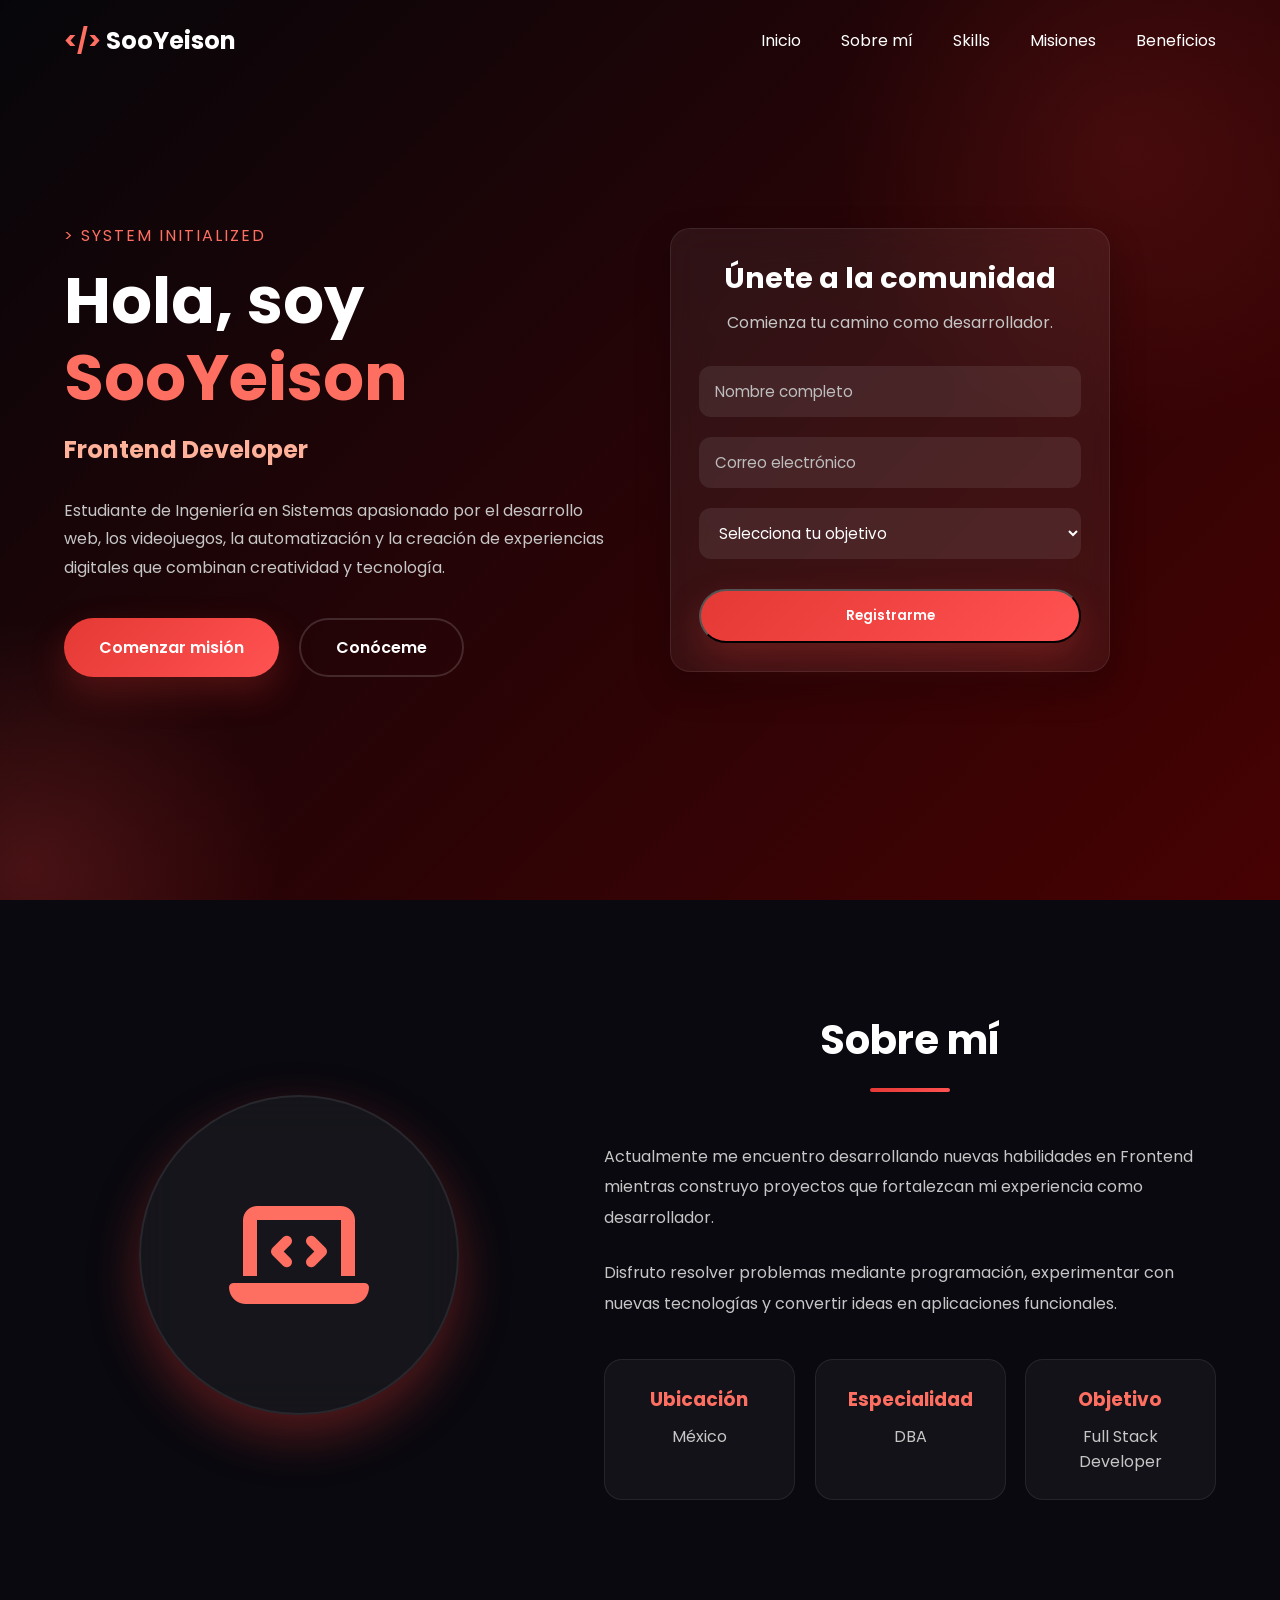
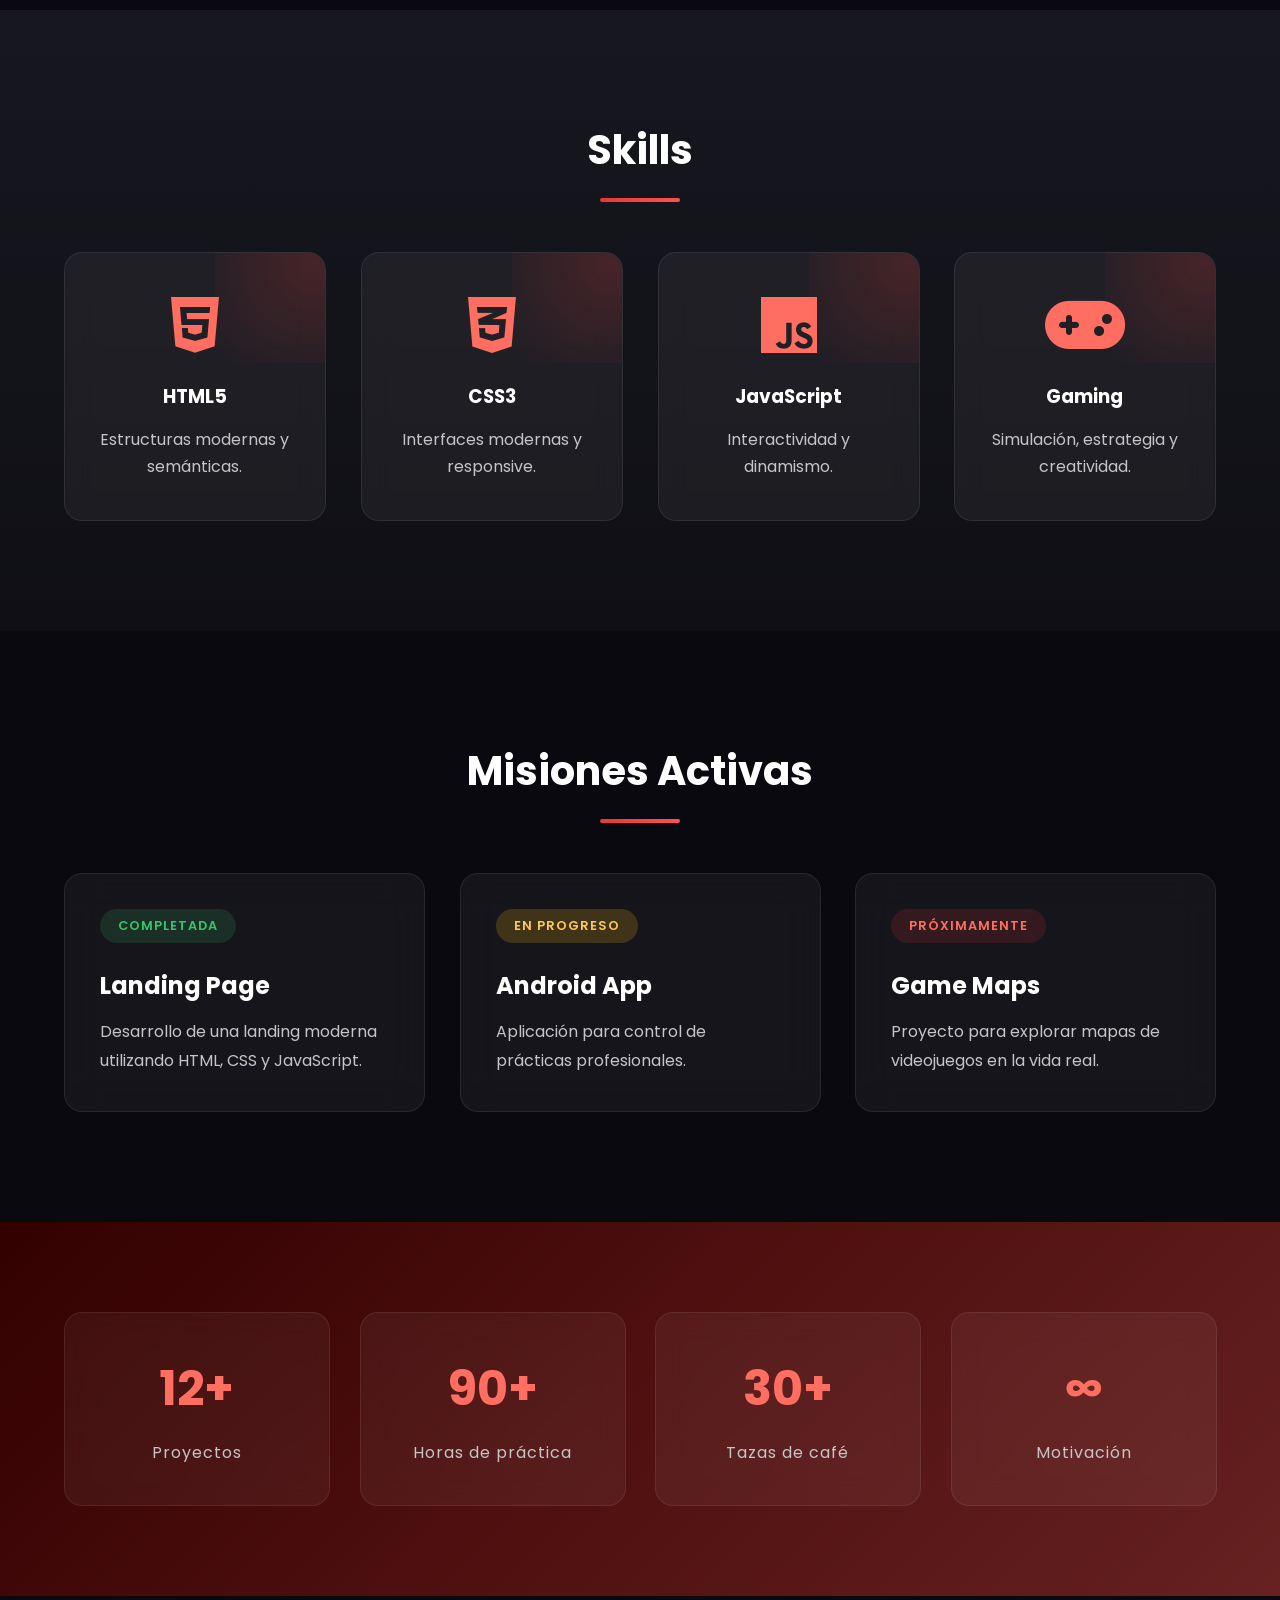
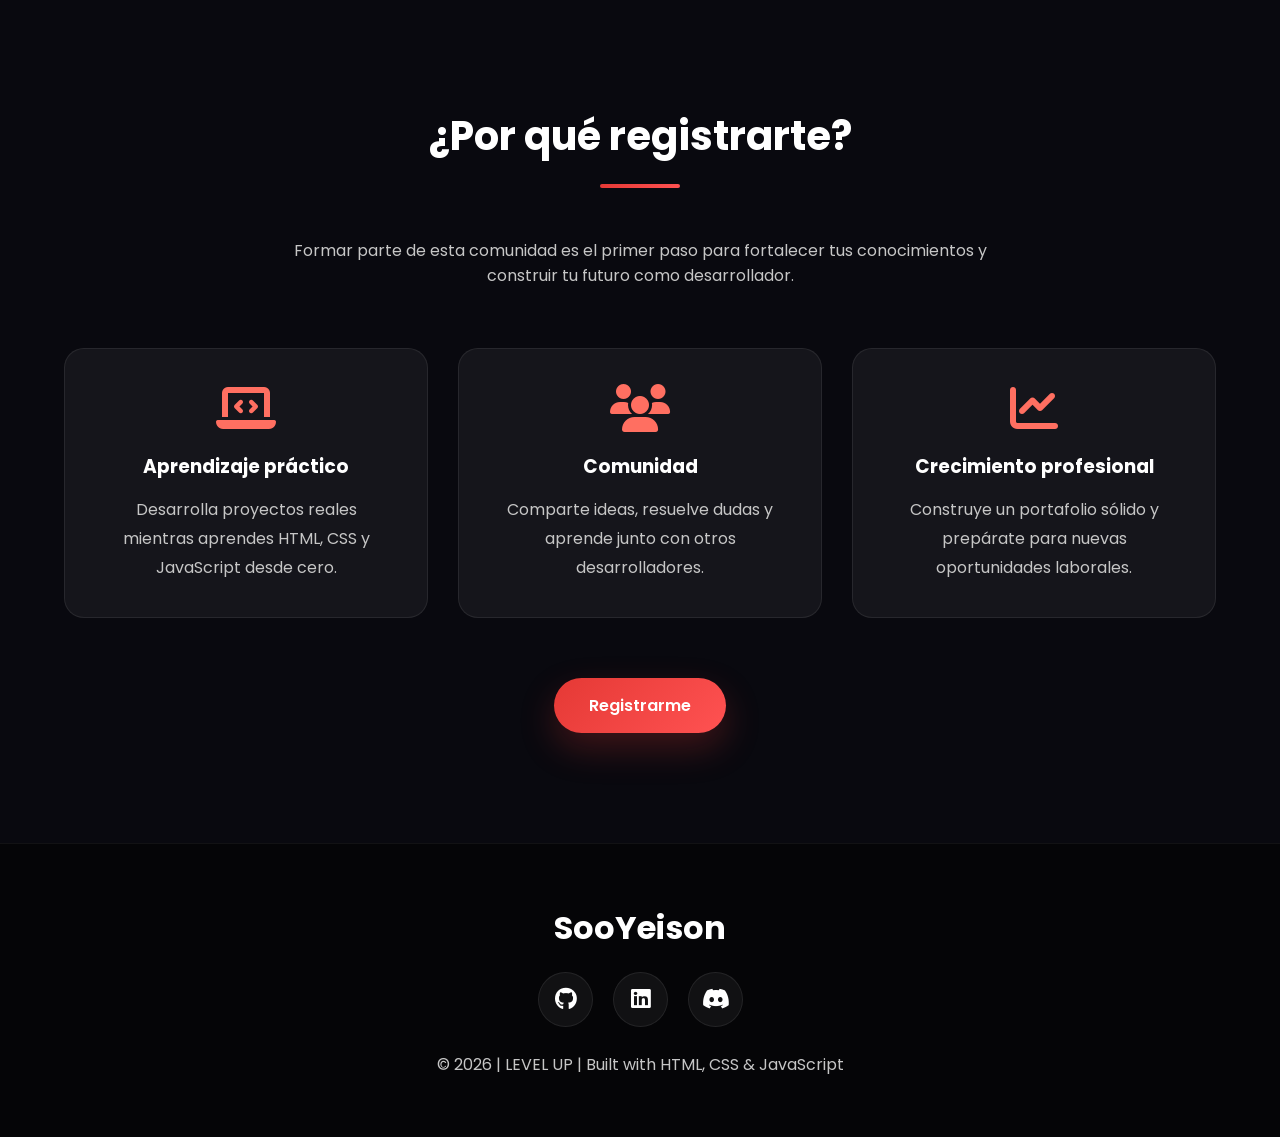
==== commit d6c758f0: "Añade persistencia de formulario con PHP, MySQL y página de agradecimiento" ====
--- a/index.html
+++ b/index.html
@@ -125,7 +125,7 @@
 
             <div class="hero-image reveal">
 
-                <form class="hero-form">
+                <form class="hero-form" action="database/guardar.php" method="POST">
 
                     <h3>Únete a la comunidad</h3>
 
@@ -135,6 +135,7 @@
 
                         <input
                             type="text"
+                            name="nombre"
                             placeholder="Nombre completo"
                             required>
 
@@ -144,6 +145,7 @@
 
                         <input
                             type="email"
+                            name="correo"
                             placeholder="Correo electrónico"
                             required>
 
@@ -151,7 +153,7 @@
 
                     <div class="input-group">
 
-                        <select required>
+                        <select name="objetivo" required>
 
                             <option value="">Selecciona tu objetivo</option>
 
@@ -172,8 +174,6 @@
                         Registrarme
 
                     </button>
-                    
-                    <p class="form-message"></p>
 
                 </form>
 
--- a/styles.css
+++ b/styles.css
@@ -1806,5 +1806,115 @@
 }
 
 /*====================================================
+=               GRACIAS.HTML                          =
+====================================================*/
+
+.thanks-page{
+
+    min-height:100vh;
+
+    display:flex;
+
+    justify-content:center;
+
+    align-items:center;
+
+    text-align:center;
+
+}
+
+.thanks-container{
+
+    max-width:700px;
+
+    width:100%;
+
+    margin:0 auto;
+
+    display:flex;
+
+    flex-direction:column;
+
+    align-items:center;
+
+    justify-content:center;
+
+    text-align:center;
+
+}
+
+.thanks-container h1{
+
+    font-size:4rem;
+
+    margin-bottom:25px;
+
+}
+
+.thanks-container p{
+
+    font-size:1.2rem;
+
+    color:var(--text-secondary);
+
+    line-height:1.8;
+
+    margin-bottom:45px;
+
+    max-width:600px;
+
+    text-align:center;
+
+}
+
+.thanks-container .btn{
+
+    width:230px;
+
+    display:flex;
+
+    justify-content:center;
+
+    align-items:center;
+
+    margin-top:10px;
+
+}
+
+/*====================================================
+=          BOTÓN GRACIAS.HTML                         =
+====================================================*/
+
+.thanks-container{
+
+    display:flex;
+
+    flex-direction:column;
+
+    align-items:center;
+
+    justify-content:center;
+
+    text-align:center;
+
+}
+
+.thanks-container a.btn{
+
+    width:230px;
+
+    margin-top:30px;
+
+    display:flex;
+
+    justify-content:center;
+
+    align-items:center;
+
+    align-self:center;
+
+}
+
+/*====================================================
 =                 THE END                             =
 ====================================================*/
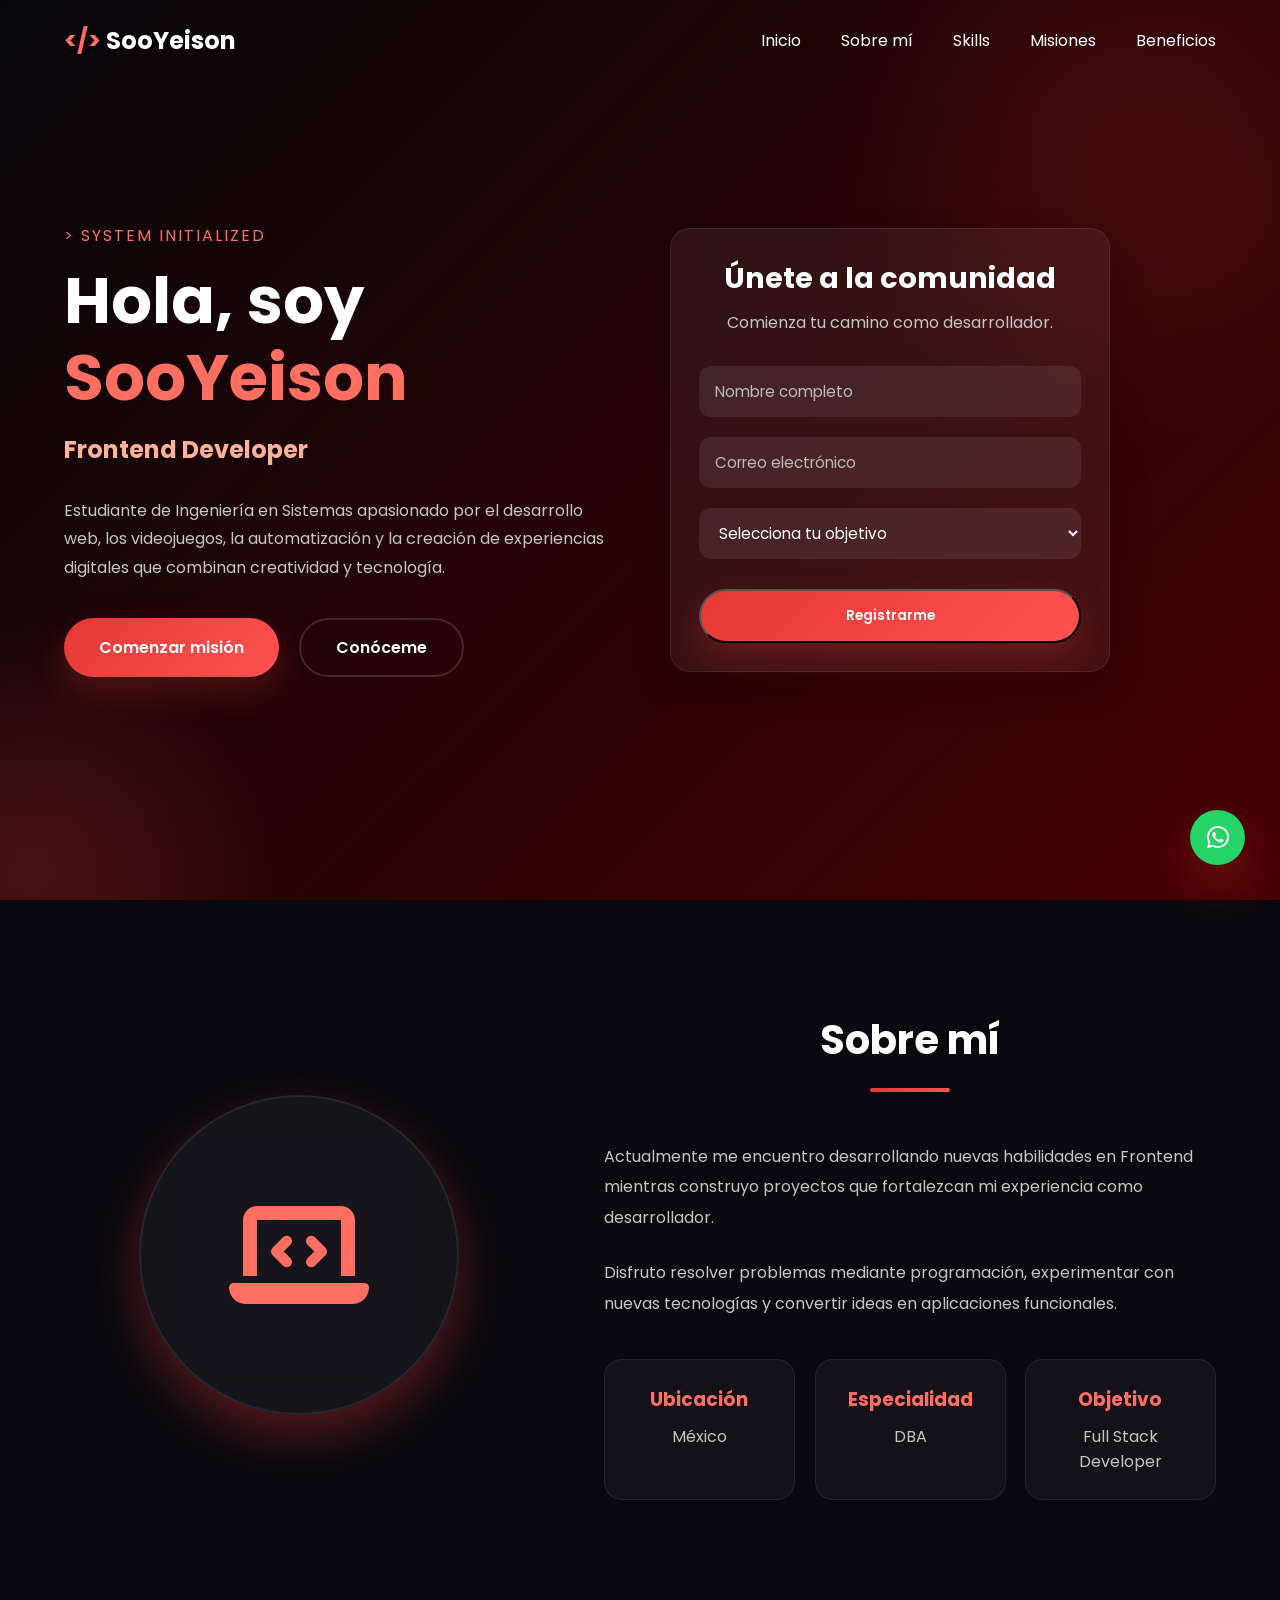
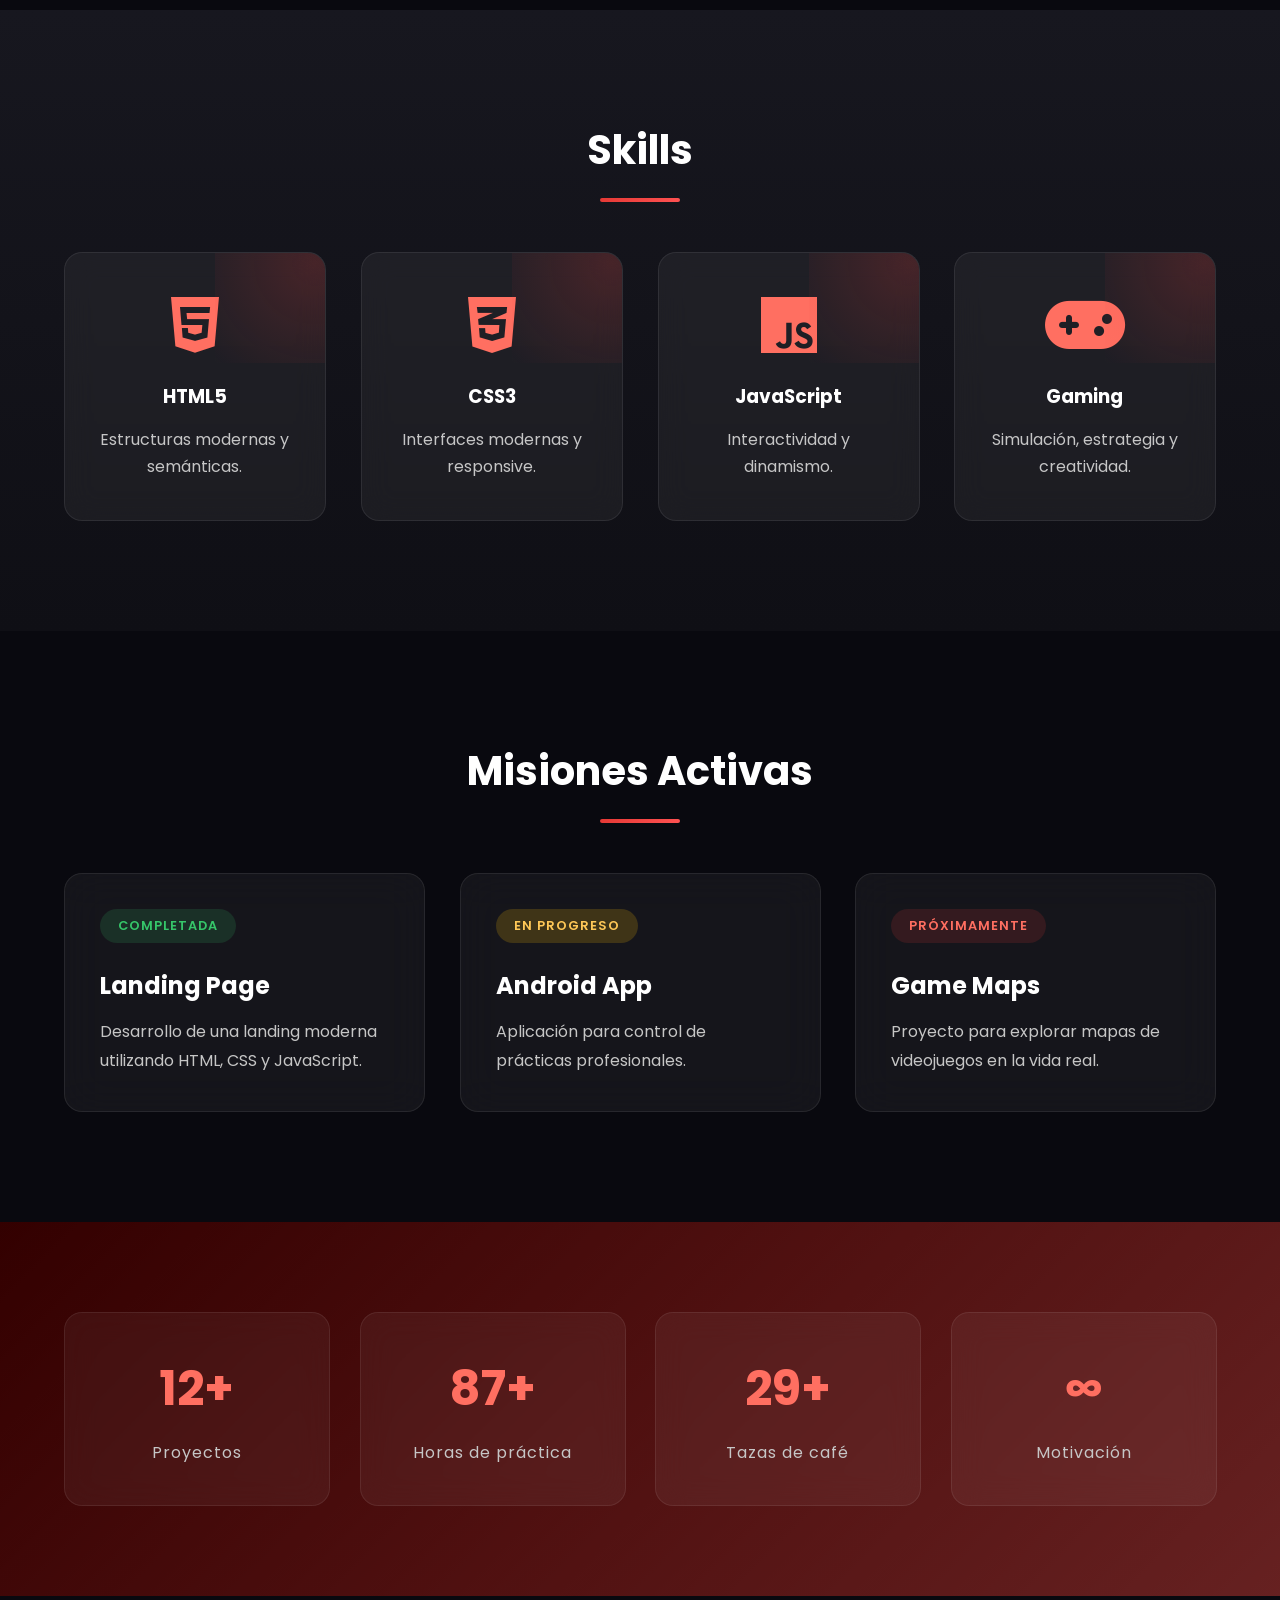
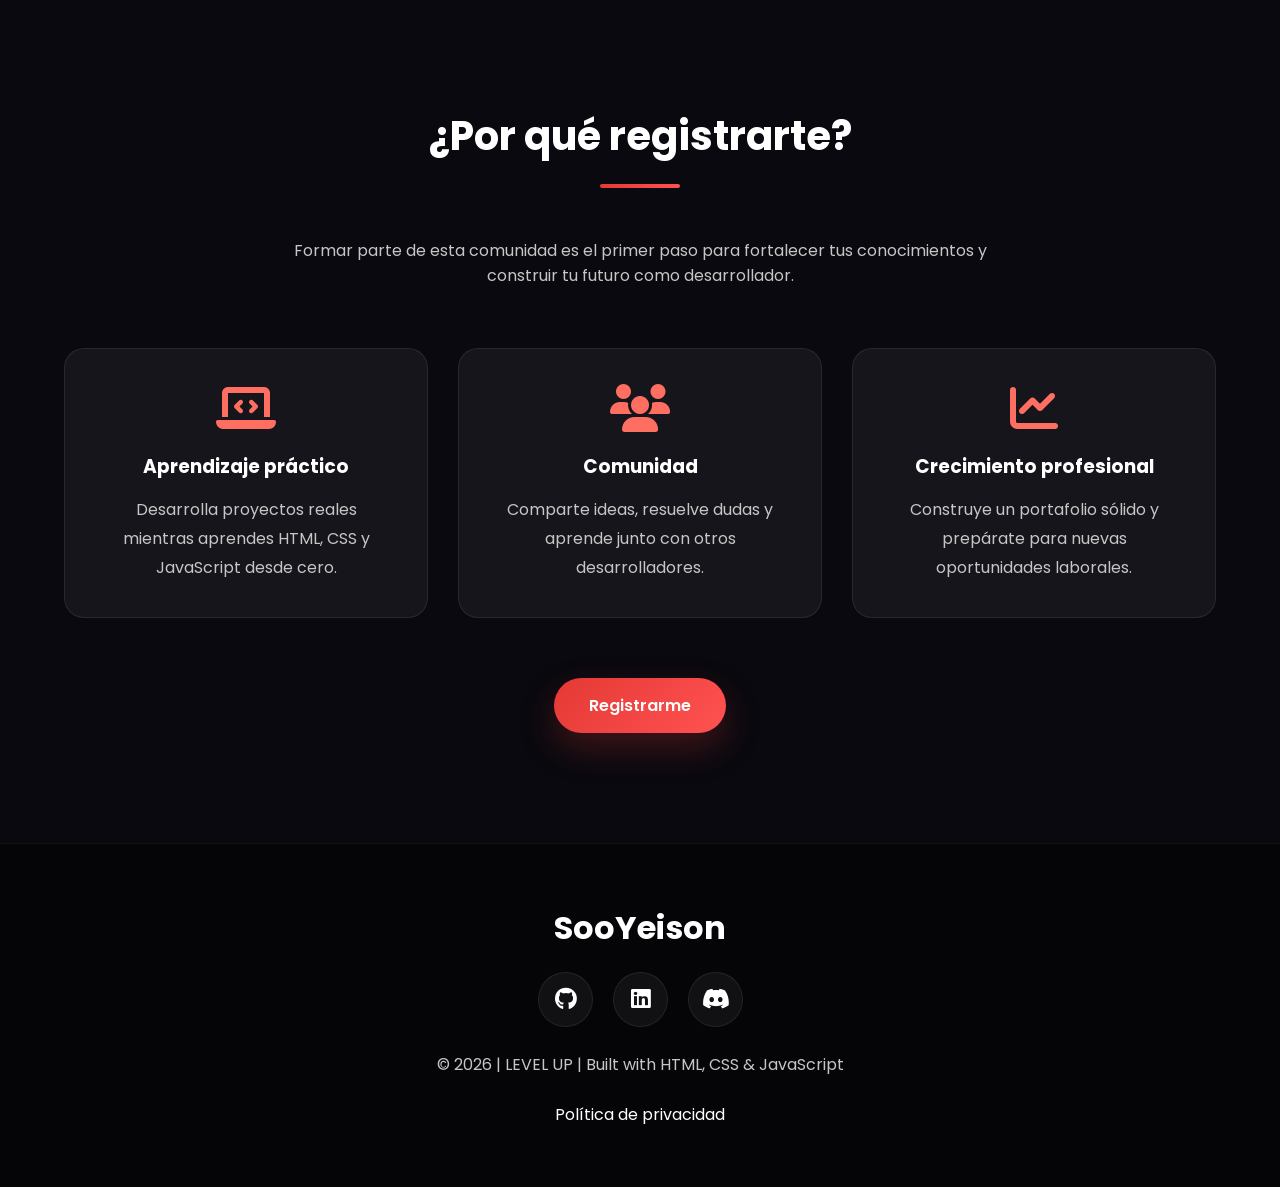
==== commit 5c8c5559: "Añade botón flotante de WhastApp y página de política de privacidad" ====
--- a/index.html
+++ b/index.html
@@ -523,18 +523,34 @@
                 © 2026 | LEVEL UP | Built with HTML, CSS & JavaScript
 
             </p>
+            <br>
+            <!--========= PRIVACY LINK =========-->
+            <a
+                href="politicadeprivacidad/index.html"
+                class="privacy-link"
+                target="_blank"
+                rel="noopener noreferrer">
+
+                Política de privacidad
+
+            </a>
 
         </div>
 
     </footer>
 
-    <!--================ BACK TO TOP ================-->
-
-    <button id="scrollTop">
-
-        <i class="fa-solid fa-arrow-up"></i>
-
-    </button>
+    <!--================ WHASTSAPP FLOTANTE ================-->
+
+    <a
+        id="whatsappBtn"
+        href="https://wa.me/521XXXXXXXXXX?text=Hola%2C%20me%20interesa%20conocer%20más%20sobre%20la%20comunidad."
+        target="_blank"
+        rel="noopener noreferrer"
+        aria-label="Contactar por WhatsApp">
+
+        <i class="fa-brands fa-whatsapp"></i>
+
+    </a>
 
     <!--================ JS ================-->
 
--- a/styles.css
+++ b/styles.css
@@ -1288,10 +1288,10 @@
 }
 
 /*====================================================
-=                SCROLL TO TOP                        =
-====================================================*/
-
-#scrollTop{
+=                WHATSAPP FLOATING                    =
+====================================================*/
+
+#whatsappBtn{
 
     position:fixed;
 
@@ -1303,41 +1303,170 @@
 
     height:55px;
 
-    border:none;
+    display:flex;
+
+    justify-content:center;
+
+    align-items:center;
 
     border-radius:50%;
 
-    background:var(--gradient-button);
+    background:#25D366;
 
     color:white;
 
-    font-size:1.2rem;
+    font-size:1.6rem;
+
+    text-decoration:none;
 
     cursor:pointer;
 
     box-shadow:var(--shadow-large);
 
+    transition:var(--transition);
+
+    z-index:999;
+
+    animation:whatsappPulse 3s infinite;
+
+}
+
+
+/*==============================
+=          TOOLTIP             =
+==============================*/
+
+#whatsappBtn::before{
+
+    content:"¿Hablamos?";
+
+    position:absolute;
+
+    right:70px;
+
+    top:50%;
+
+    transform:translateY(-50%) translateX(10px);
+
+    background:#111117;
+
+    color:white;
+
+    padding:9px 14px;
+
+    border-radius:8px;
+
+    font-size:.85rem;
+
+    font-weight:500;
+
+    white-space:nowrap;
+
     opacity:0;
 
     visibility:hidden;
 
-    transition:var(--transition);
-
-    z-index:999;
-
-}
-
-#scrollTop.show{
+    transition:.3s ease;
+
+    box-shadow:0 8px 25px rgba(0,0,0,.25);
+
+}
+
+
+/* Flecha del tooltip */
+
+#whatsappBtn::after{
+
+    content:"";
+
+    position:absolute;
+
+    right:62px;
+
+    top:50%;
+
+    transform:translateY(-50%);
+
+    border-width:5px;
+
+    border-style:solid;
+
+    border-color:transparent transparent transparent #111117;
+
+    opacity:0;
+
+    visibility:hidden;
+
+    transition:.3s ease;
+
+}
+
+
+/* Mostrar tooltip */
+
+#whatsappBtn:hover::before{
 
     opacity:1;
 
     visibility:visible;
 
-}
-
-#scrollTop:hover{
+    transform:translateY(-50%) translateX(0);
+
+}
+
+#whatsappBtn:hover::after{
+
+    opacity:1;
+
+    visibility:visible;
+
+}
+
+
+/*==============================
+=          HOVER               =
+==============================*/
+
+#whatsappBtn:hover{
 
     transform:translateY(-6px) scale(1.08);
+
+    box-shadow:0 12px 30px rgba(37,211,102,.35);
+
+    animation:none;
+
+}
+
+
+/*==============================
+=          PULSO               =
+==============================*/
+
+@keyframes whatsappPulse{
+
+    0%{
+
+        box-shadow:
+            0 0 0 0 rgba(37,211,102,.45),
+            var(--shadow-large);
+
+    }
+
+    70%{
+
+        box-shadow:
+            0 0 0 12px rgba(37,211,102,0),
+            var(--shadow-large);
+
+    }
+
+    100%{
+
+        box-shadow:
+            0 0 0 0 rgba(37,211,102,0),
+            var(--shadow-large);
+
+    }
 
 }
 
@@ -1674,14 +1803,6 @@
 width:48px;
 
 height:48px;
-
-}
-
-#scrollTop{
-
-bottom:20px;
-
-right:20px;
 
 }
 
@@ -1915,6 +2036,48 @@
 
 }
 
+@media(max-width:768px){
+
+    #whatsappBtn{
+
+        width:50px;
+
+        height:50px;
+
+        right:20px;
+
+        bottom:20px;
+
+        font-size:1.45rem;
+
+    }
+
+}
+
+/* WhatsApp visible en dispositivos móviles */
+@media (max-width: 768px){
+
+    #whatsappBtn{
+
+        display:flex !important;
+
+        position:fixed;
+
+        width:50px;
+        height:50px;
+
+        right:20px;
+        bottom:20px;
+
+        opacity:1 !important;
+        visibility:visible !important;
+
+        z-index:9999;
+
+    }
+
+}
+
 /*====================================================
 =                 THE END                             =
 ====================================================*/
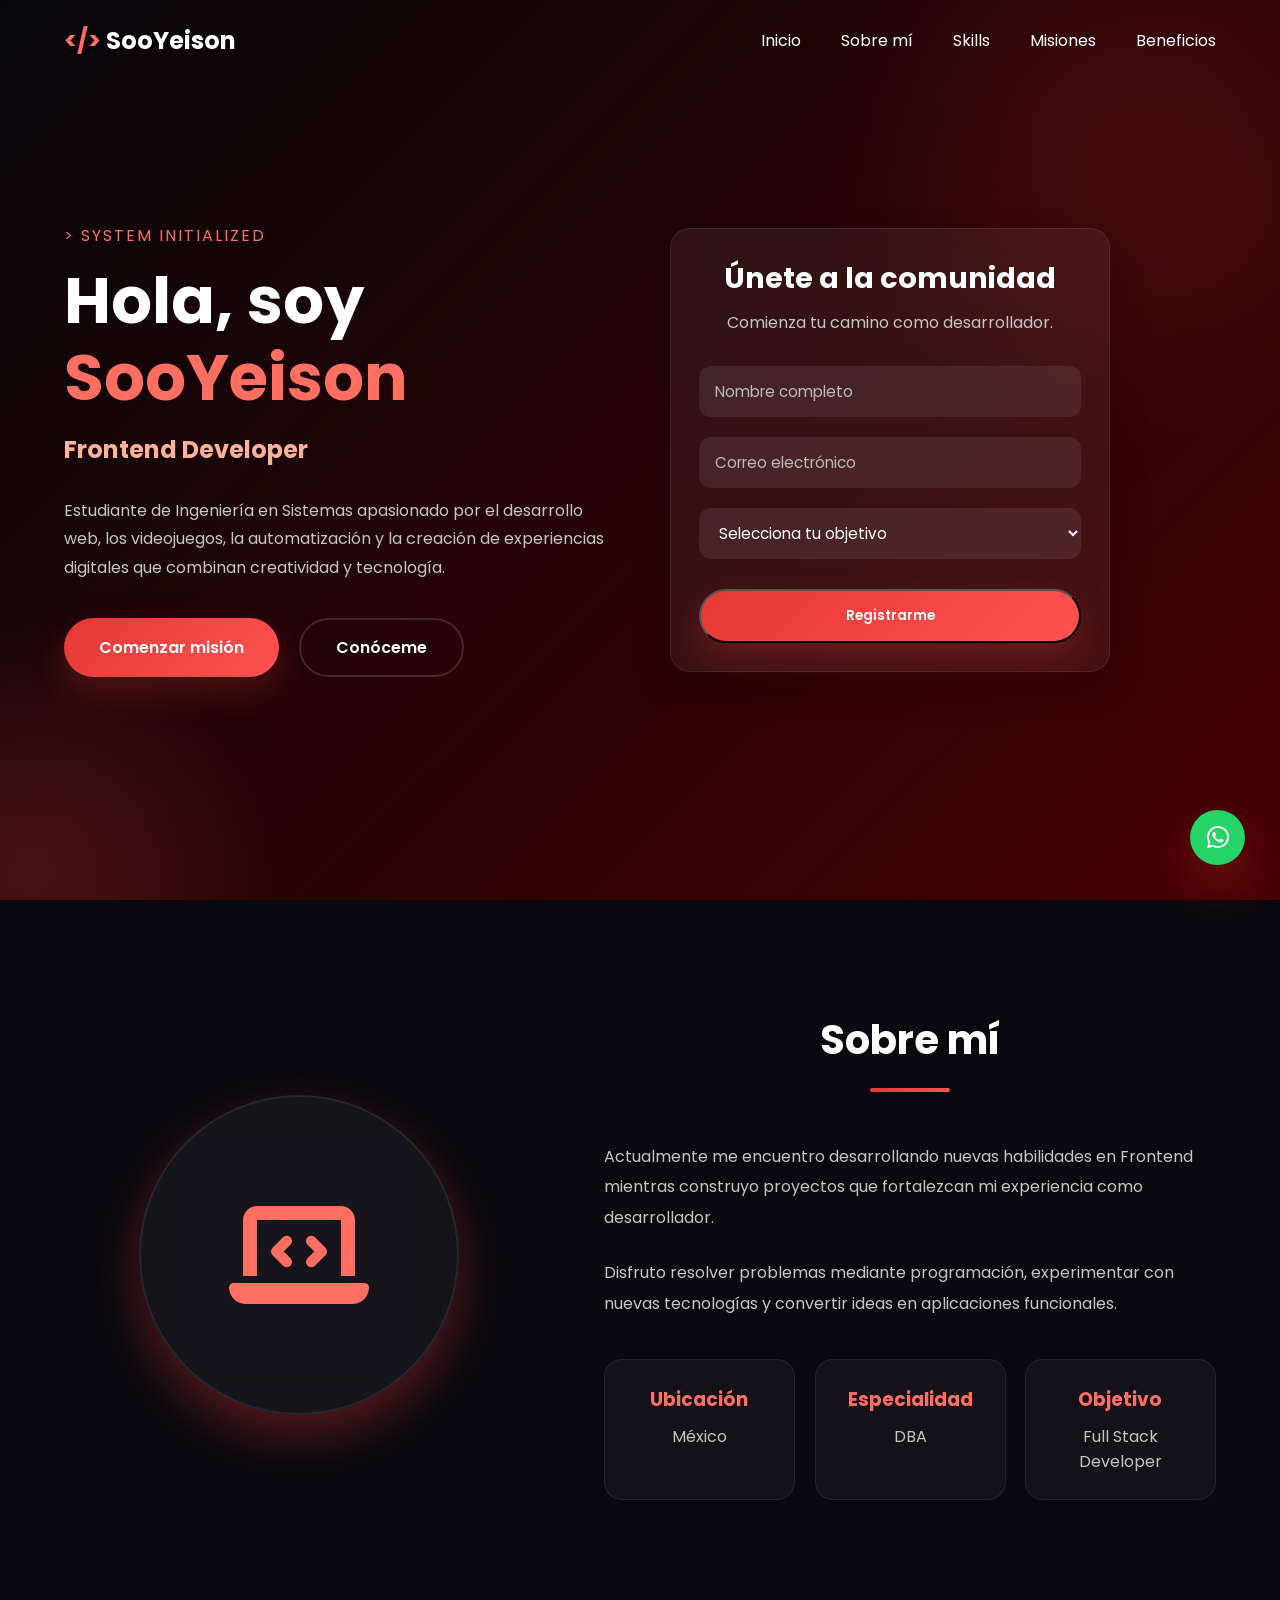
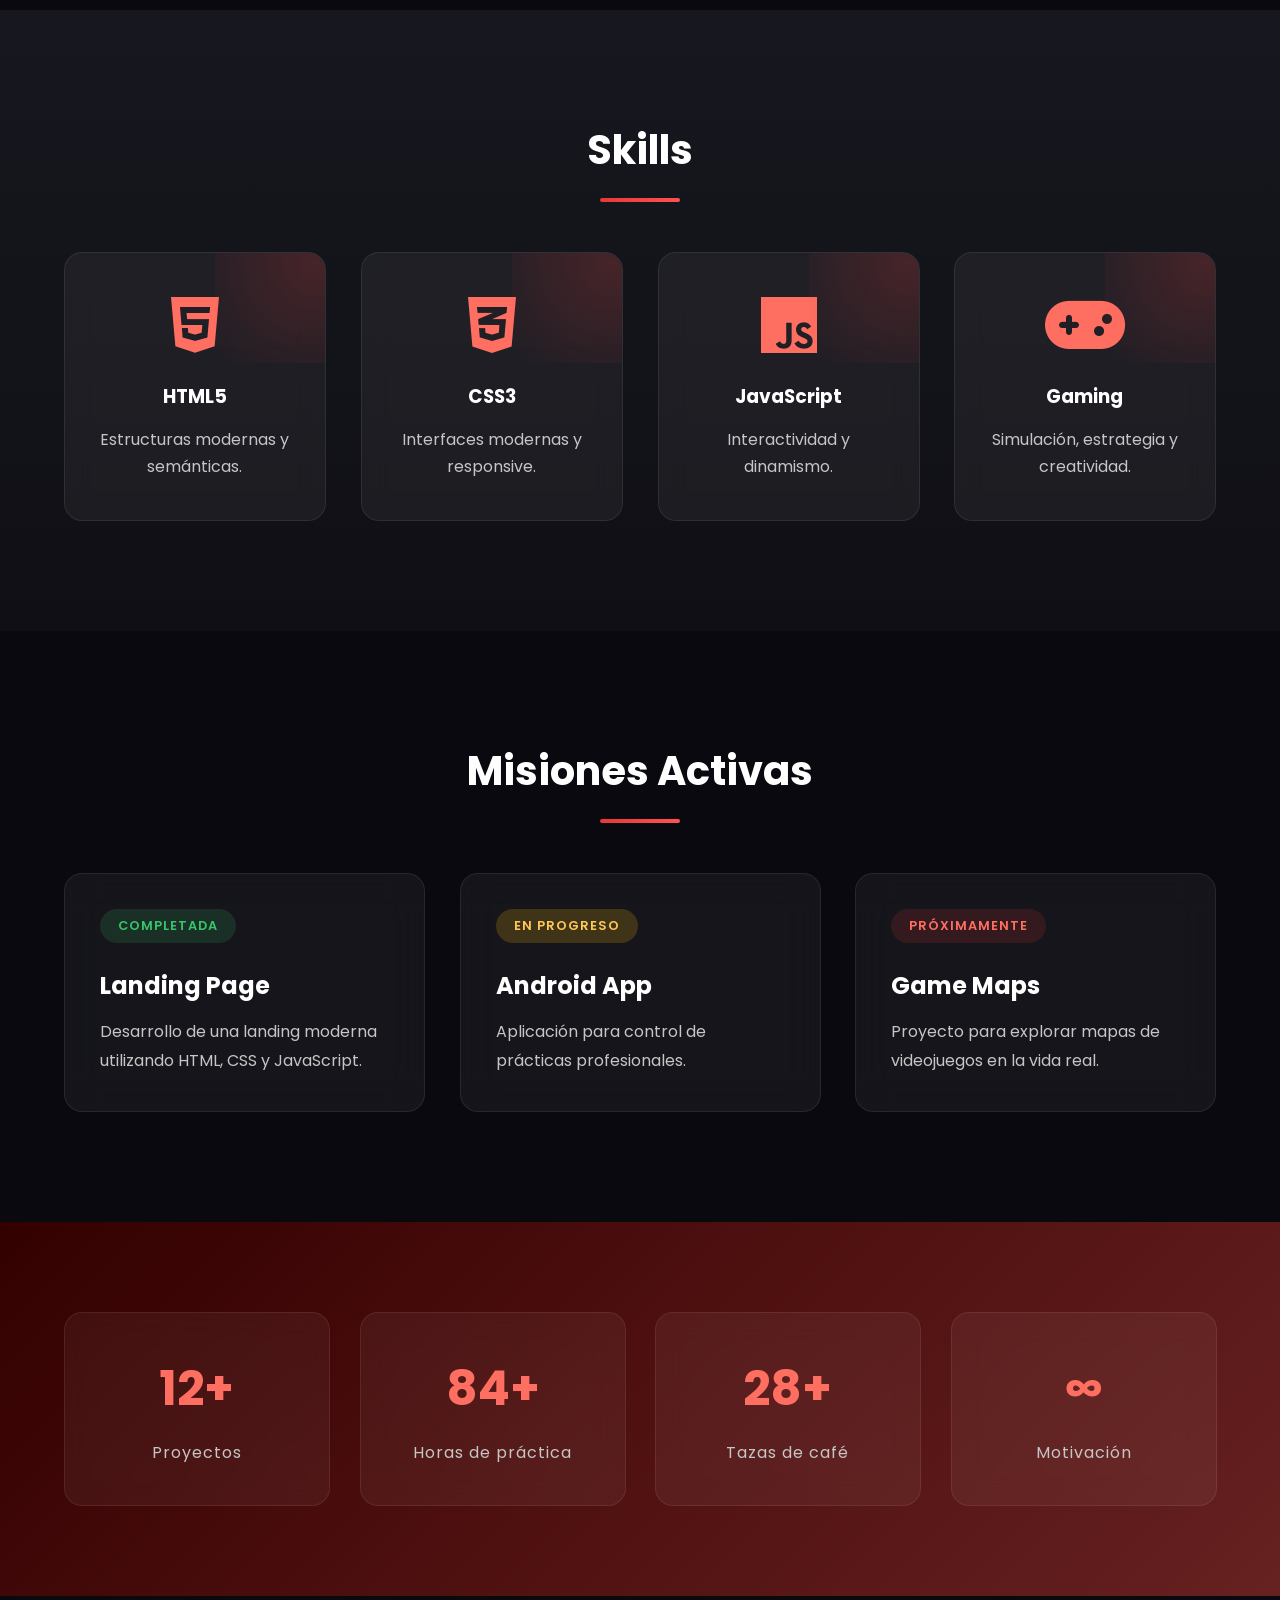
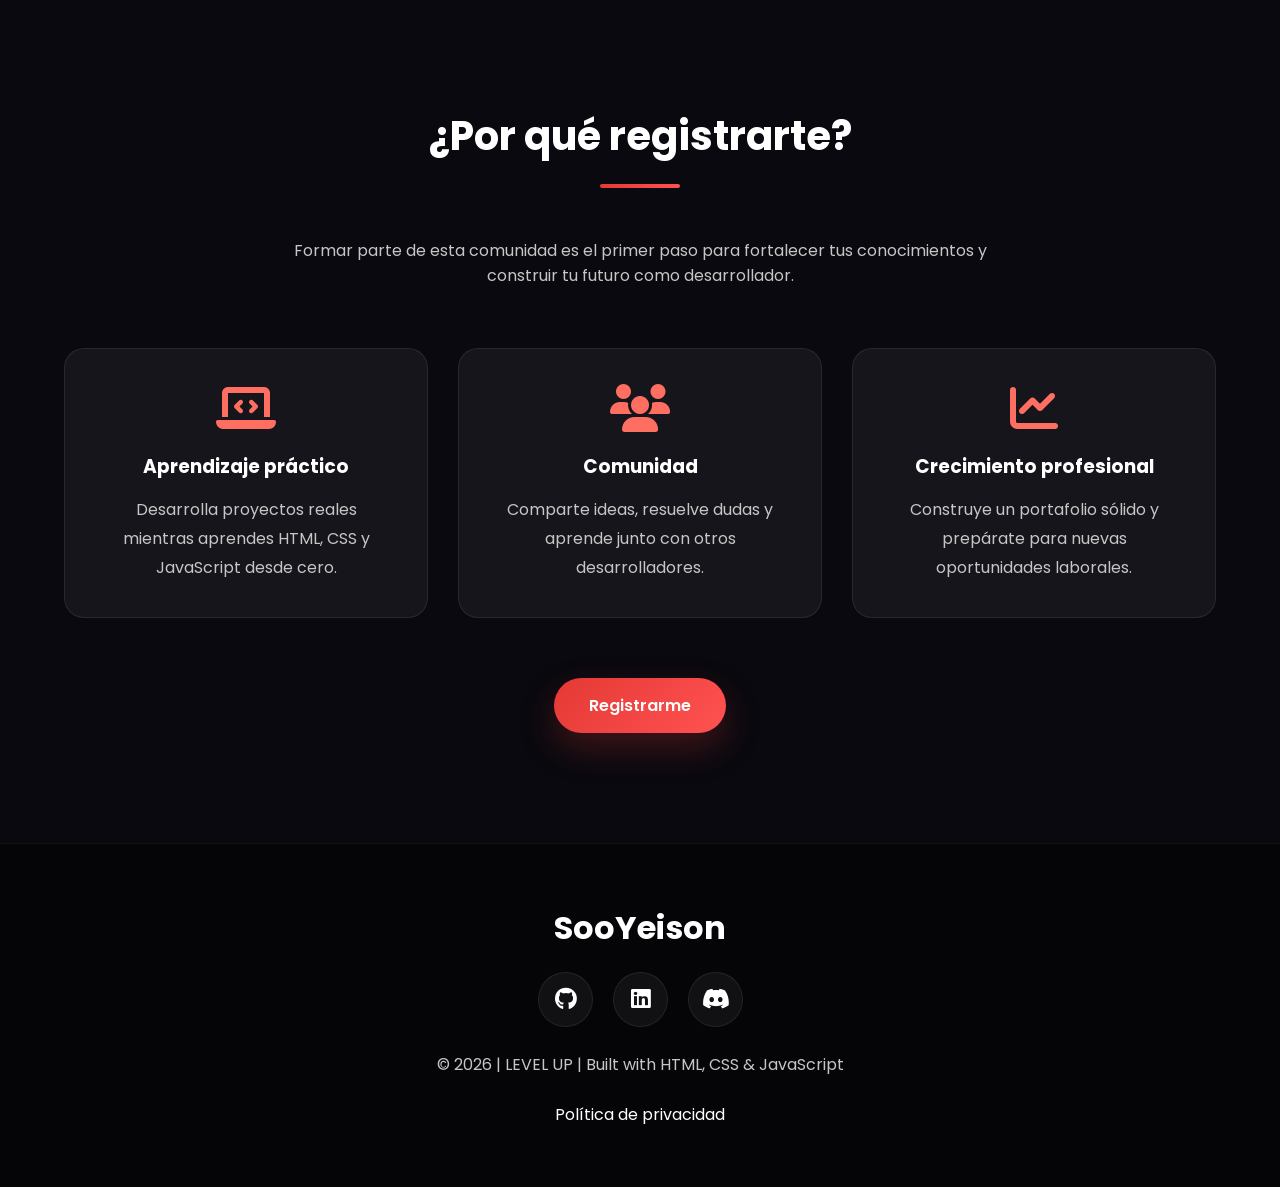
==== commit e317a804: "Ajuste de redireccionamiento a política de privacidad" ====
--- a/index.html
+++ b/index.html
@@ -525,12 +525,7 @@
             </p>
             <br>
             <!--========= PRIVACY LINK =========-->
-            <a
-                href="politicadeprivacidad/index.html"
-                class="privacy-link"
-                target="_blank"
-                rel="noopener noreferrer">
-
+            <a href="politicadeprivacidad/index.html" class="privacy-link">
                 Política de privacidad
 
             </a>
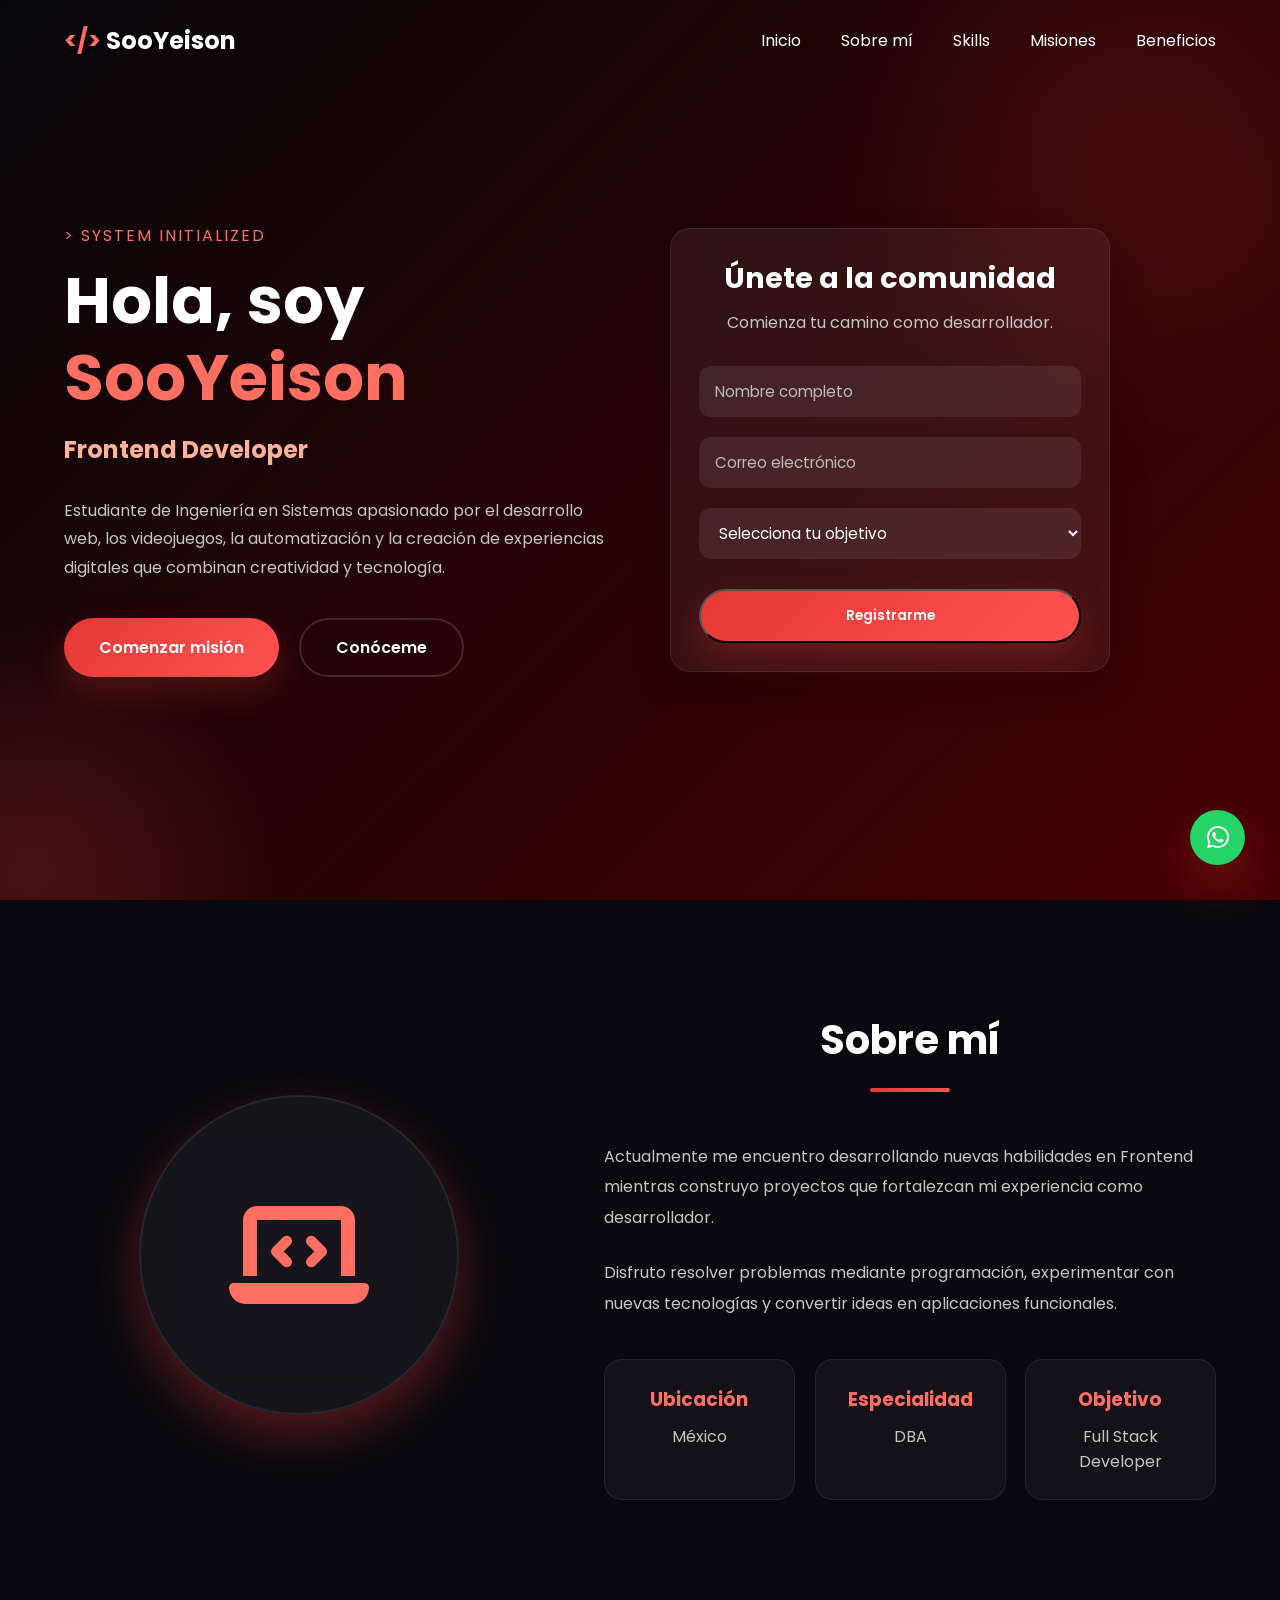
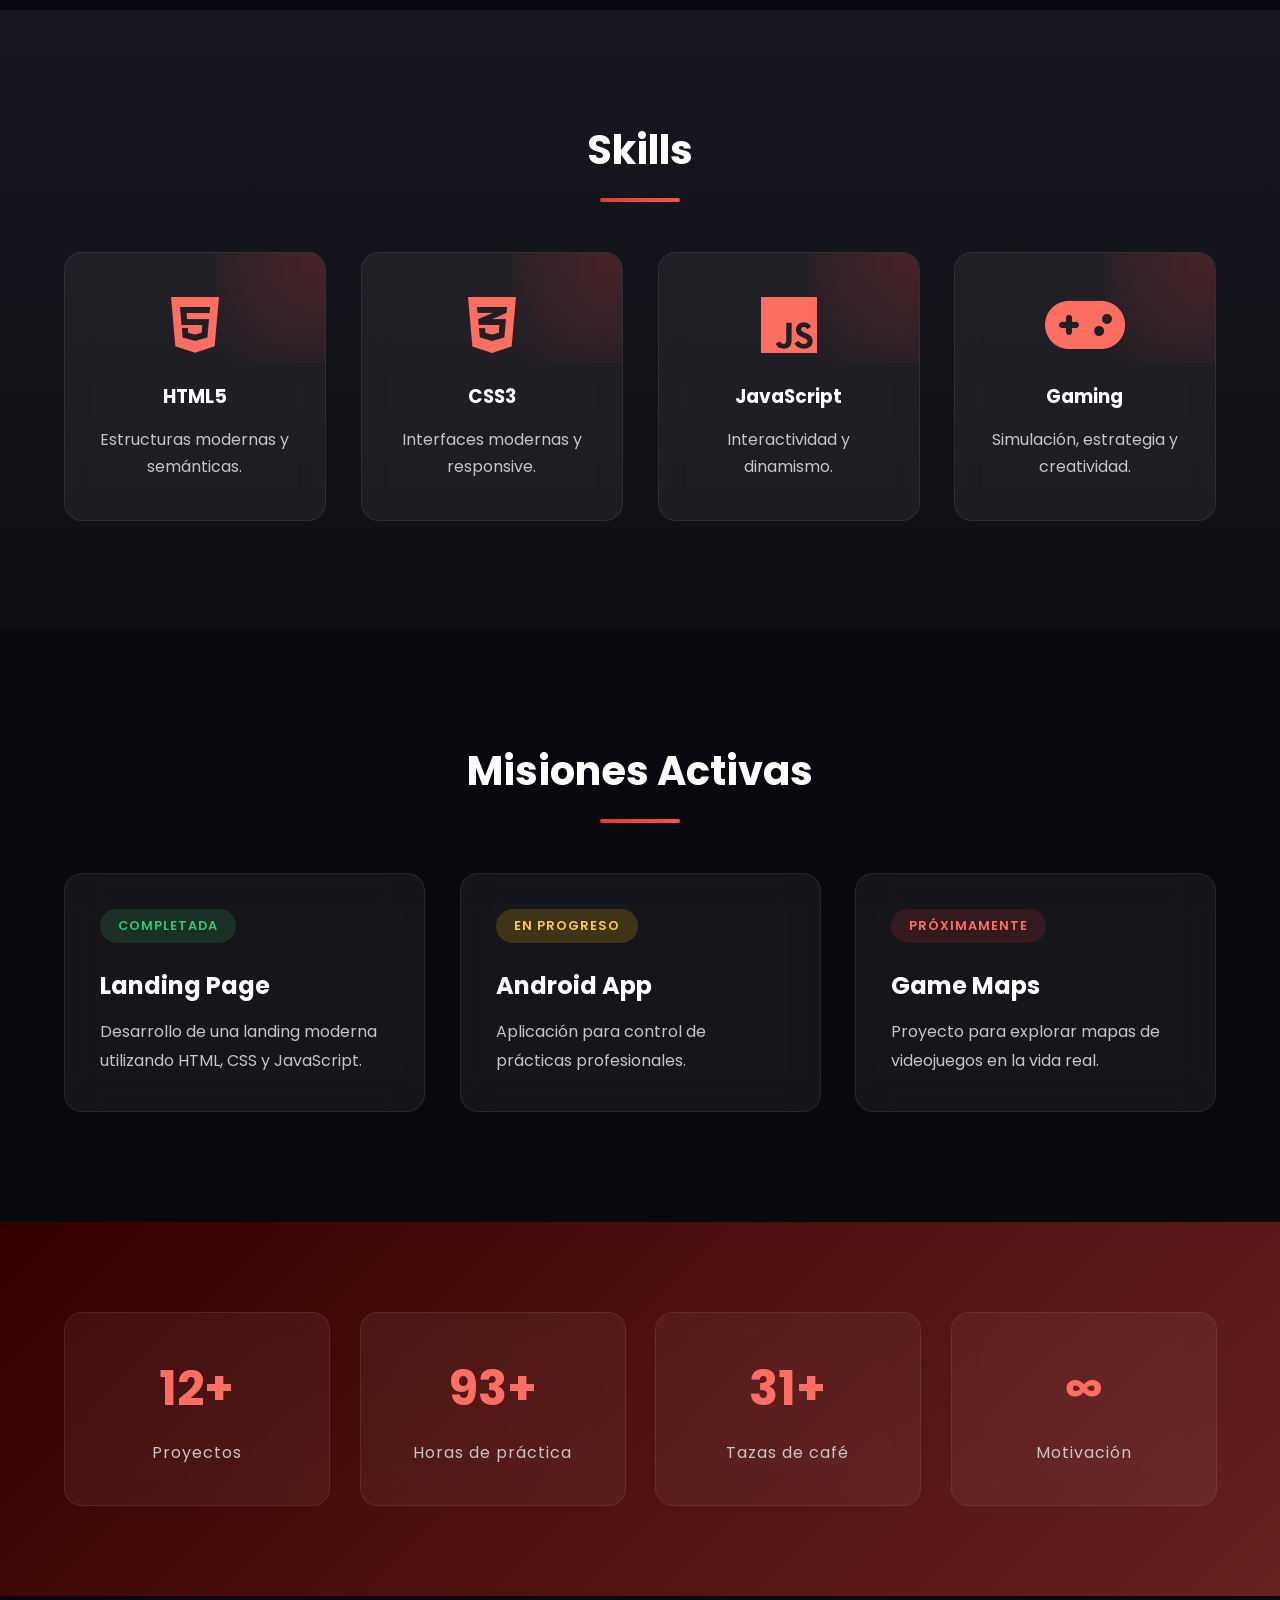
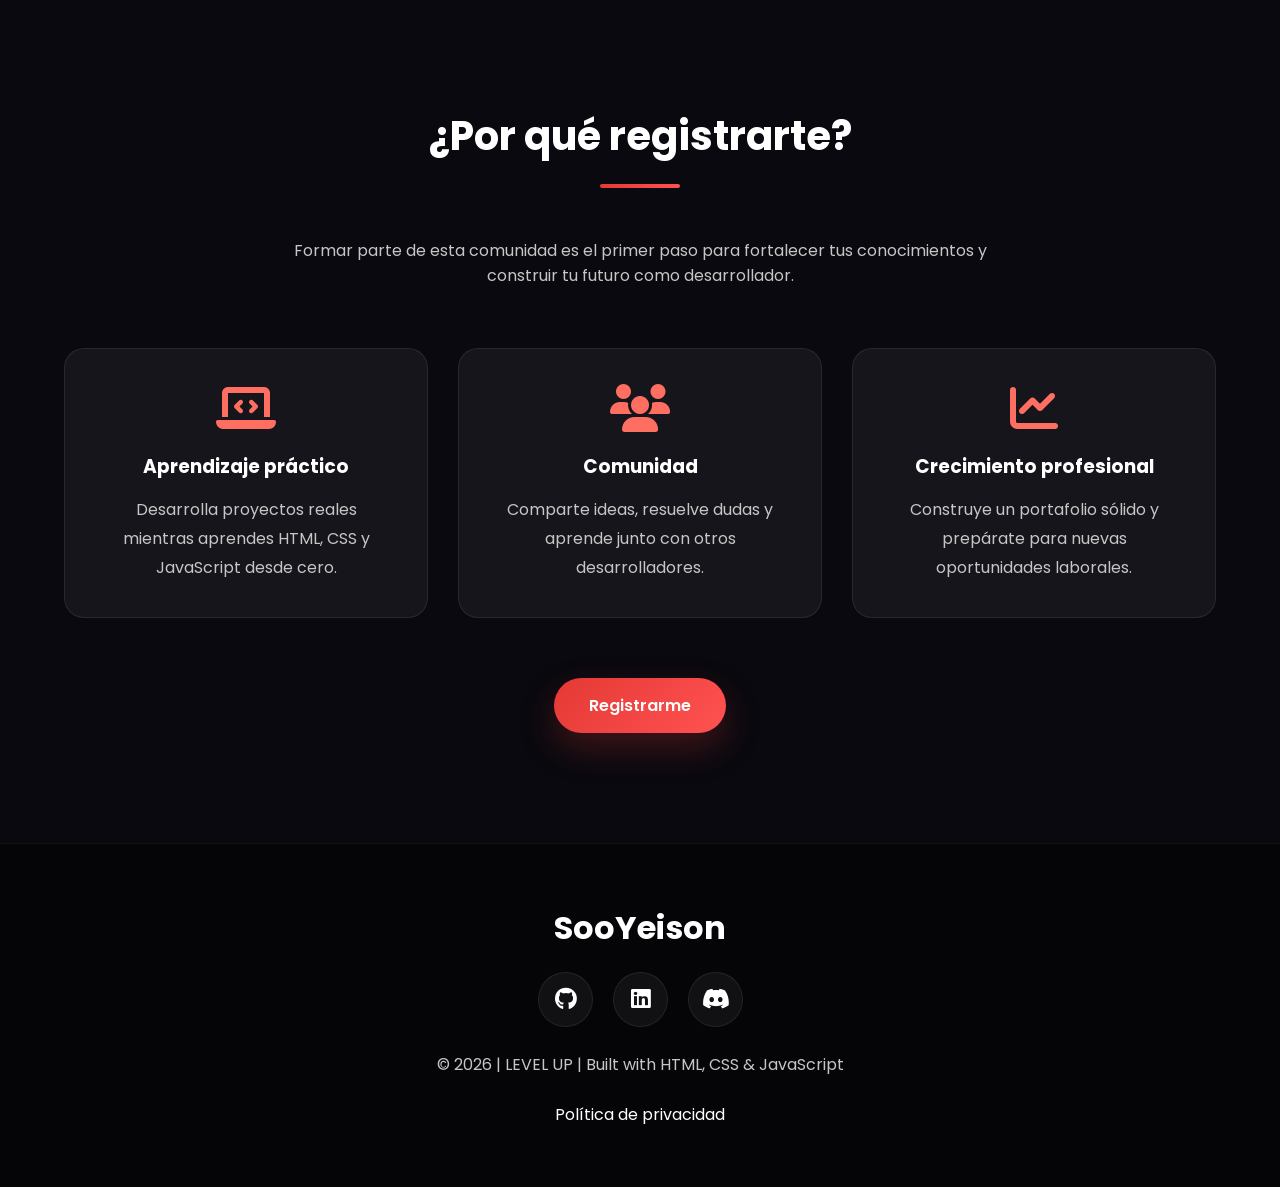
==== commit fd52fdcb: "Ajuste de redireccionamiento a política de privacidad" ====
--- a/index.html
+++ b/index.html
@@ -527,7 +527,6 @@
             <!--========= PRIVACY LINK =========-->
             <a href="politicadeprivacidad/index.html" class="privacy-link">
                 Política de privacidad
-
             </a>
 
         </div>
